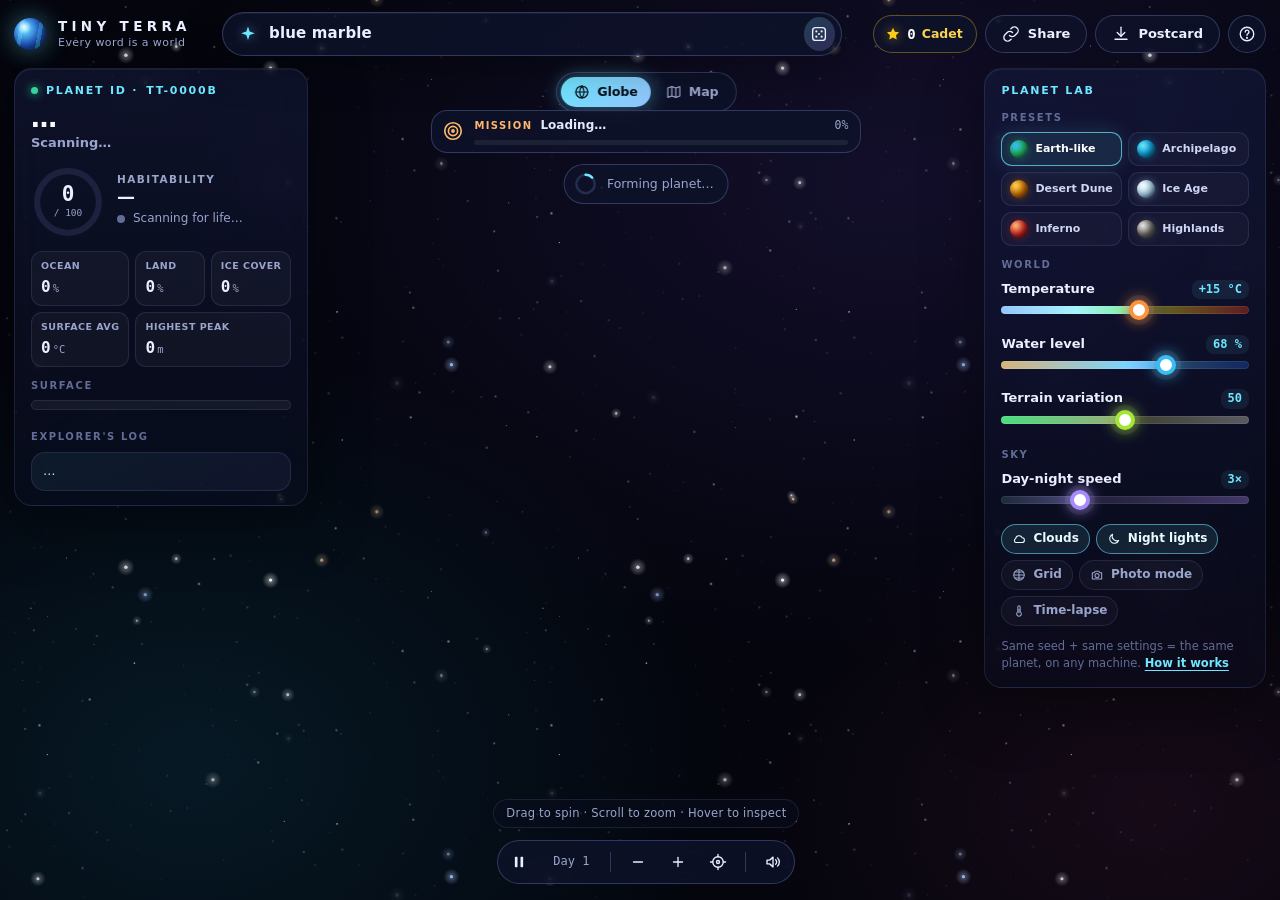
==== index.html @ 75b6d1ae "Mission confetti, star rank, photo mode and a fresh README screenshot - Completing a mission bursts " ====
<!doctype html>
<html lang="en">
<head>
  <meta charset="utf-8">
  <meta name="viewport" content="width=device-width, initial-scale=1, viewport-fit=cover">
  <meta name="color-scheme" content="dark">
  <meta name="theme-color" content="#05060f">
  <meta name="description" content="Tiny Terra turns any word into a living miniature planet with oceans, mountains, forests, deserts, ice, weather and a day-night cycle.">
  <title>Tiny Terra</title>
  <link rel="icon" href="data:image/svg+xml,%3Csvg xmlns='http://www.w3.org/2000/svg' viewBox='0 0 64 64'%3E%3Cdefs%3E%3CradialGradient id='g' cx='35%25' cy='30%25' r='75%25'%3E%3Cstop offset='0' stop-color='%236ee7ff'/%3E%3Cstop offset='.55' stop-color='%232563eb'/%3E%3Cstop offset='1' stop-color='%230b1030'/%3E%3C/radialGradient%3E%3C/defs%3E%3Ccircle cx='32' cy='32' r='26' fill='url(%23g)'/%3E%3Cpath d='M14 30c6-6 12 2 18-3s9-9 16-4' stroke='%2334d399' stroke-width='5' fill='none' stroke-linecap='round'/%3E%3C/svg%3E">
  <link rel="stylesheet" href="css/style.css">
</head>
<body>
  <div class="sky" aria-hidden="true">
    <div class="sky-layer sky-far" id="sky-far"></div>
    <div class="sky-layer sky-near" id="sky-near"></div>
    <div class="sky-layer sky-twinkle" id="sky-twinkle"></div>
  </div>

  <div class="app" id="app">
    <!-- ============ Top bar ============ -->
    <header class="topbar">
      <a class="brand" href="#" id="brand" aria-label="Tiny Terra, back to the default planet">
        <span class="brand-orb" aria-hidden="true"></span>
        <span class="brand-text">
          <span class="brand-name">TINY&nbsp;TERRA</span>
          <span class="brand-tag">Every word is a world</span>
        </span>
      </a>

      <form class="seed-bar" id="seed-form" autocomplete="off" role="search">
        <label class="sr-only" for="seed">Planet seed: type any word to generate a planet</label>
        <svg class="seed-icon" viewBox="0 0 24 24" aria-hidden="true"><path d="M12 2l2.2 6.6L21 11l-6.8 2.4L12 20l-2.2-6.6L3 11l6.8-2.4z"/></svg>
        <input id="seed" name="seed" type="text" maxlength="200" spellcheck="false" autocapitalize="off"
               placeholder="Type any word to create a planet" enterkeyhint="go">
        <span class="seed-status" id="seed-status" aria-hidden="true"></span>
        <button type="button" class="icon-btn dice" id="btn-random" title="Random planet (R)" aria-label="Random planet">
          <svg viewBox="0 0 24 24" aria-hidden="true"><rect x="3.5" y="3.5" width="17" height="17" rx="4"/><circle cx="8.5" cy="8.5" r="1.4"/><circle cx="15.5" cy="8.5" r="1.4"/><circle cx="12" cy="12" r="1.4"/><circle cx="8.5" cy="15.5" r="1.4"/><circle cx="15.5" cy="15.5" r="1.4"/></svg>
        </button>
      </form>

      <div class="top-actions">
        <div class="stars" id="stars" title="Stars earned by completing planet missions">
          <svg viewBox="0 0 24 24" aria-hidden="true"><path d="M12 2.8l2.8 5.8 6.3.9-4.6 4.4 1.1 6.3L12 17.2l-5.6 3 1.1-6.3L2.9 9.5l6.3-.9z"/></svg>
          <b id="stars-count">0</b><span class="stars-rank" id="stars-rank">Cadet</span>
        </div>
        <button type="button" class="pill-btn" id="btn-share" title="Copy a link to this exact planet (S)">
          <svg viewBox="0 0 24 24" aria-hidden="true"><path d="M10 14a5 5 0 007.1 0l3-3a5 5 0 00-7.1-7.1l-1.2 1.2"/><path d="M14 10a5 5 0 00-7.1 0l-3 3a5 5 0 007.1 7.1l1.2-1.2"/></svg>
          <span>Share</span>
        </button>
        <button type="button" class="pill-btn" id="btn-save" title="Save a postcard of this planet (P)">
          <svg viewBox="0 0 24 24" aria-hidden="true"><path d="M12 3v12"/><path d="M7 10l5 5 5-5"/><path d="M4 19h16"/></svg>
          <span>Postcard</span>
        </button>
        <button type="button" class="icon-btn" id="btn-help" title="Shortcuts and how it works (?)" aria-label="Help">
          <svg viewBox="0 0 24 24" aria-hidden="true"><circle cx="12" cy="12" r="9"/><path d="M9.6 9.3a2.5 2.5 0 114.1 1.9c-.9.7-1.7 1.2-1.7 2.4"/><circle cx="12" cy="17" r=".6"/></svg>
        </button>
      </div>
    </header>

    <!-- ============ Planet ID card ============ -->
    <aside class="panel card" id="card" aria-labelledby="p-name">
      <div class="card-top">
        <div class="eyebrow"><span class="live-dot" aria-hidden="true"></span>Planet ID · <span id="p-designation">TT-0000b</span></div>
        <h2 class="p-name" id="p-name">…</h2>
        <div class="p-class" id="p-class">Scanning…</div>
      </div>

      <div class="hab" title="How welcoming this planet would be to life, from 0 to 100">
        <svg class="hab-ring" viewBox="0 0 120 120" aria-hidden="true">
          <defs>
            <linearGradient id="hab-grad" x1="0" y1="0" x2="1" y2="1">
              <stop offset="0" stop-color="#6ee7ff"/><stop offset=".5" stop-color="#34d399"/><stop offset="1" stop-color="#facc15"/>
            </linearGradient>
          </defs>
          <circle class="hab-track" cx="60" cy="60" r="50"/>
          <circle class="hab-value" id="hab-value" cx="60" cy="60" r="50"/>
        </svg>
        <div class="hab-center">
          <div class="hab-num" id="hab-num">0</div>
          <div class="hab-label">/ 100</div>
        </div>
        <div class="hab-side">
          <div class="hab-kicker">Habitability</div>
          <div class="hab-verdict" id="hab-verdict">—</div>
          <div class="hab-life" id="hab-life"><span class="life-dot" aria-hidden="true"></span><span id="life-text">Scanning for life…</span></div>
          <div class="hab-traits" id="hab-traits"></div>
        </div>
      </div>

      <dl class="stats">
        <div class="stat"><dt>Ocean</dt><dd><span id="st-water">0</span><small>%</small></dd></div>
        <div class="stat"><dt>Land</dt><dd><span id="st-land">0</span><small>%</small></dd></div>
        <div class="stat"><dt>Ice cover</dt><dd><span id="st-ice">0</span><small>%</small></dd></div>
        <div class="stat" title="Average surface temperature, including cooler mountains. The slider sets the sea-level average."><dt>Surface avg</dt><dd><span id="st-temp">0</span><small>°C</small></dd></div>
        <div class="stat wide"><dt>Highest peak</dt><dd><span id="st-peak">0</span><small id="st-peak-unit">m</small></dd></div>
      </dl>

      <div class="biomes">
        <div class="section-label">Surface</div>
        <div class="biome-bar" id="biome-bar" role="img" aria-label="Surface breakdown"></div>
        <ul class="biome-legend" id="biome-legend"></ul>
      </div>

      <div class="note">
        <div class="section-label">Explorer's log</div>
        <p id="p-note">…</p>
      </div>
    </aside>

    <!-- ============ Stage ============ -->
    <main class="stage" id="stage">
      <canvas id="view" tabindex="0" role="img" aria-label="Planet view"></canvas>

      <div class="view-switch" role="radiogroup" aria-label="View">
        <button type="button" role="radio" aria-checked="true" id="view-globe" class="on">
          <svg viewBox="0 0 24 24" aria-hidden="true"><circle cx="12" cy="12" r="9"/><path d="M3 12h18"/><path d="M12 3a14 14 0 010 18a14 14 0 010-18z"/></svg>Globe
        </button>
        <button type="button" role="radio" aria-checked="false" id="view-map">
          <svg viewBox="0 0 24 24" aria-hidden="true"><path d="M3 6l6-2 6 2 6-2v14l-6 2-6-2-6 2z"/><path d="M9 4v14"/><path d="M15 6v14"/></svg>Map
        </button>
        <span class="switch-glider" aria-hidden="true"></span>
      </div>

      <div class="mission" id="mission" role="status" aria-live="polite">
        <svg class="mission-icon" viewBox="0 0 24 24" aria-hidden="true"><circle cx="12" cy="12" r="9"/><circle cx="12" cy="12" r="5"/><circle cx="12" cy="12" r="1.2"/></svg>
        <div class="mission-body">
          <div class="mission-top"><span class="mission-label" id="mission-label">Mission</span><span class="mission-text" id="mission-text">Loading…</span><span class="mission-pct" id="mission-pct">0%</span></div>
          <div class="mission-bar"><span id="mission-fill"></span></div>
        </div>
      </div>

      <div class="forming" id="forming" aria-live="polite">
        <svg viewBox="0 0 36 36" aria-hidden="true"><circle class="f-track" cx="18" cy="18" r="15"/><circle class="f-bar" id="forming-bar" cx="18" cy="18" r="15"/></svg>
        <span id="forming-text">Forming planet…</span>
      </div>

      <div class="hint" id="hint">Drag to spin · Scroll to zoom · Hover to inspect</div>

      <div class="tooltip" id="tip" role="status" aria-live="off">
        <div class="tip-head"><span class="tip-swatch" id="tip-swatch"></span><span id="tip-biome">Ocean</span></div>
        <div class="tip-grid">
          <span>Elevation</span><b id="tip-elev">0 m</b>
          <span>Temperature</span><b id="tip-temp">0 °C</b>
          <span>Local time</span><b id="tip-sun">12:00</b>
        </div>
        <div class="tip-coord" id="tip-coord">0° N · 0° E</div>
      </div>

      <div class="hud" role="toolbar" aria-label="View controls">
        <button type="button" class="hud-btn" id="btn-play" title="Pause the day-night cycle (Space)" aria-label="Pause">
          <svg class="i-pause" viewBox="0 0 24 24" aria-hidden="true"><rect x="6.5" y="5" width="3.5" height="14" rx="1"/><rect x="14" y="5" width="3.5" height="14" rx="1"/></svg>
          <svg class="i-play" viewBox="0 0 24 24" aria-hidden="true"><path d="M8 5.5v13l11-6.5z"/></svg>
        </button>
        <div class="hud-clock" id="hud-clock" title="Days passed on this planet">Day 1</div>
        <span class="hud-sep" aria-hidden="true"></span>
        <button type="button" class="hud-btn" id="btn-zoom-out" title="Zoom out (−)" aria-label="Zoom out"><svg viewBox="0 0 24 24" aria-hidden="true"><path d="M6 12h12"/></svg></button>
        <button type="button" class="hud-btn" id="btn-zoom-in" title="Zoom in (+)" aria-label="Zoom in"><svg viewBox="0 0 24 24" aria-hidden="true"><path d="M6 12h12"/><path d="M12 6v12"/></svg></button>
        <button type="button" class="hud-btn" id="btn-reset" title="Reset view (0)" aria-label="Reset view"><svg viewBox="0 0 24 24" aria-hidden="true"><circle cx="12" cy="12" r="7"/><circle cx="12" cy="12" r="2"/><path d="M12 2v3M12 19v3M2 12h3M19 12h3"/></svg></button>
        <span class="hud-sep" aria-hidden="true"></span>
        <button type="button" class="hud-btn" id="btn-sound" title="Sound on or off (A)" aria-label="Mute sound" aria-pressed="true">
          <svg class="i-sound" viewBox="0 0 24 24" aria-hidden="true"><path d="M4 9.5h3.5L12 5.5v13l-4.5-4H4z"/><path d="M15.5 9a4 4 0 010 6"/><path d="M18 6.5a7.5 7.5 0 010 11"/></svg>
          <svg class="i-mute" viewBox="0 0 24 24" aria-hidden="true"><path d="M4 9.5h3.5L12 5.5v13l-4.5-4H4z"/><path d="M16 9.5l5 5M21 9.5l-5 5"/></svg>
        </button>
      </div>
    </main>

    <!-- ============ Planet lab ============ -->
    <aside class="panel lab" id="lab" aria-label="Planet lab">
      <div class="lab-head">
        <div class="eyebrow">Planet lab</div>
        <h2 class="lab-title">Shape your world</h2>
      </div>

      <div class="section-label">Presets</div>
      <div class="presets" id="presets" role="group" aria-label="Climate presets"></div>

      <div class="section-label">World</div>
      <div class="ctrl">
        <div class="ctrl-row"><label for="sl-temp">Temperature</label><output id="out-temp" for="sl-temp">+15 °C</output></div>
        <input type="range" id="sl-temp" class="range range-temp" min="-30" max="50" step="1" value="15" aria-describedby="hint-temp">
        <div class="ctrl-hint" id="hint-temp"><span>Ice age</span><span>Sea-level average</span><span>Inferno</span></div>
      </div>
      <div class="ctrl">
        <div class="ctrl-row"><label for="sl-water">Water level</label><output id="out-water" for="sl-water">68 %</output></div>
        <input type="range" id="sl-water" class="range range-water" min="0" max="100" step="1" value="68" aria-describedby="hint-water">
        <div class="ctrl-hint" id="hint-water"><span>Bone dry</span><span>Ocean coverage</span><span>Waterworld</span></div>
      </div>
      <div class="ctrl">
        <div class="ctrl-row"><label for="sl-terrain">Terrain variation</label><output id="out-terrain" for="sl-terrain">50</output></div>
        <input type="range" id="sl-terrain" class="range range-terrain" min="0" max="100" step="1" value="50" aria-describedby="hint-terrain">
        <div class="ctrl-hint" id="hint-terrain"><span>Rolling plains</span><span>Mountain height</span><span>Jagged peaks</span></div>
      </div>

      <div class="section-label">Sky</div>
      <div class="ctrl">
        <div class="ctrl-row"><label for="sl-speed">Day-night speed</label><output id="out-speed" for="sl-speed">3×</output></div>
        <input type="range" id="sl-speed" class="range range-speed" min="0" max="10" step="1" value="3">
      </div>
      <div class="toggles" role="group" aria-label="Layers">
        <button type="button" class="toggle on" id="tg-clouds" aria-pressed="true" title="Clouds (C)">
          <svg viewBox="0 0 24 24" aria-hidden="true"><path d="M7 18h10a4 4 0 00.6-8 6 6 0 00-11.4 1.6A3.3 3.3 0 007 18z"/></svg>Clouds
        </button>
        <button type="button" class="toggle on" id="tg-lights" aria-pressed="true" title="Night lights (L)">
          <svg viewBox="0 0 24 24" aria-hidden="true"><path d="M20 14.5A8 8 0 019.5 4 8 8 0 1020 14.5z"/></svg>Night lights
        </button>
        <button type="button" class="toggle" id="tg-grid" aria-pressed="false" title="Latitude grid (G)">
          <svg viewBox="0 0 24 24" aria-hidden="true"><circle cx="12" cy="12" r="9"/><path d="M3 12h18M12 3v18M5 7h14M5 17h14"/></svg>Grid
        </button>
        <button type="button" class="toggle" id="tg-photo" aria-pressed="false" title="Photo mode: hide everything but the planet (H)">
          <svg viewBox="0 0 24 24" aria-hidden="true"><path d="M4 8h3l2-2.5h6L17 8h3v11H4z"/><circle cx="12" cy="13" r="3.5"/></svg>Photo mode
        </button>
        <button type="button" class="toggle" id="tg-lapse" aria-pressed="false" title="Climate time-lapse: sweep the temperature from ice age to hothouse and back (T)">
          <svg viewBox="0 0 24 24" aria-hidden="true"><path d="M10 13.5V5a2 2 0 014 0v8.5a4 4 0 11-4 0z"/><path d="M12 9v6"/></svg>Time-lapse
        </button>
      </div>

      <p class="lab-foot">Same seed + same settings = the same planet, on any machine. <button type="button" class="link-btn" id="btn-how">How it works</button></p>
    </aside>
  </div>

  <!-- ============ Help ============ -->
  <div class="modal" id="help" role="dialog" aria-modal="true" aria-labelledby="help-title" hidden>
    <div class="modal-card">
      <button type="button" class="icon-btn modal-close" id="help-close" aria-label="Close help">
        <svg viewBox="0 0 24 24" aria-hidden="true"><path d="M6 6l12 12M18 6L6 18"/></svg>
      </button>
      <div class="eyebrow">Field manual</div>
      <h2 id="help-title">How Tiny Terra works</h2>
      <p>Your seed (any text, even emoji) is hashed into a number. That number drives 3D noise on a sphere,
        which becomes elevation, moisture and climate. Temperature falls with latitude and altitude, and each point
        becomes ocean, desert, forest, tundra, snow and more. No randomness, no network: <b>the same seed and settings always build the same planet</b>.</p>
      <div class="help-grid">
        <div><kbd>Drag</kbd> Spin the globe</div>
        <div><kbd>Scroll</kbd> Zoom</div>
        <div><kbd>R</kbd> Random planet</div>
        <div><kbd>/</kbd> Type a seed</div>
        <div><kbd>Space</kbd> Pause day and night</div>
        <div><kbd>M</kbd> Globe or map</div>
        <div><kbd>← → ↑ ↓</kbd> Rotate</div>
        <div><kbd>+ −</kbd> Zoom, <kbd>0</kbd> reset</div>
        <div><kbd>C</kbd> Clouds, <kbd>L</kbd> lights</div>
        <div><kbd>G</kbd> Grid</div>
        <div><kbd>T</kbd> Climate time-lapse</div>
        <div><kbd>A</kbd> Sound on or off</div>
        <div><kbd>H</kbd> Photo mode</div>
        <div><kbd>1</kbd>–<kbd>6</kbd> Presets</div>
        <div><kbd>S</kbd> Share, <kbd>P</kbd> postcard</div>
      </div>
      <p class="help-foot">Run the self-checks any time: open <a href="tests.html">tests.html</a>.</p>
    </div>
  </div>

  <div class="toast" id="toast" role="status" aria-live="polite"></div>
  <div class="confetti" id="confetti" aria-hidden="true"></div>
  <button type="button" class="photo-exit" id="photo-exit" aria-label="Exit photo mode">
    <svg viewBox="0 0 24 24" aria-hidden="true"><path d="M6 6l12 12M18 6L6 18"/></svg>Exit photo mode
  </button>
  <noscript><div class="noscript">Tiny Terra needs JavaScript to build planets.</div></noscript>

  <script src="js/terra.js"></script>
  <script src="js/audio.js"></script>
  <script src="js/app.js"></script>
</body>
</html>
---- css/style.css ----
/* ==========================================================================
   Tiny Terra — styles
   No external fonts or assets: everything works offline from file://.
   ========================================================================== */

:root {
  --bg: #04050d;
  --panel: rgba(12, 16, 36, 0.56);
  --panel-strong: rgba(14, 19, 42, 0.82);
  --stroke: rgba(150, 175, 255, 0.13);
  --stroke-strong: rgba(150, 175, 255, 0.26);
  --text: #eaf0ff;
  --muted: #9aa5cc;
  --faint: #626c95;
  --accent: #6ee7ff;
  --accent-2: #a78bfa;
  --good: #34d399;
  --warm: #ffb86b;
  --danger: #fb7185;
  --radius: 20px;
  --font: ui-sans-serif, system-ui, -apple-system, "Segoe UI", Roboto, "Helvetica Neue", Arial, sans-serif;
  --mono: ui-monospace, "SF Mono", "Cascadia Mono", "Roboto Mono", Menlo, Consolas, monospace;
  --ease: cubic-bezier(.2, .8, .2, 1);
}

*, *::before, *::after { box-sizing: border-box; }
html, body { height: 100%; }
body {
  margin: 0;
  background:
    radial-gradient(1200px 800px at 70% 20%, rgba(76, 52, 160, 0.20), transparent 60%),
    radial-gradient(900px 700px at 15% 85%, rgba(14, 116, 144, 0.18), transparent 60%),
    radial-gradient(700px 500px at 90% 90%, rgba(190, 60, 120, 0.10), transparent 60%),
    var(--bg);
  color: var(--text);
  font-family: var(--font);
  font-size: 14px;
  line-height: 1.45;
  -webkit-font-smoothing: antialiased;
  overflow: hidden;
}

button, input { font: inherit; color: inherit; }
button { cursor: pointer; }
svg { display: block; }
.sr-only {
  position: absolute; width: 1px; height: 1px; padding: 0; margin: -1px;
  overflow: hidden; clip: rect(0 0 0 0); white-space: nowrap; border: 0;
}
:focus { outline: none; }
:focus-visible { outline: 2px solid var(--accent); outline-offset: 2px; border-radius: 10px; }

/* ---------- Sky ---------- */
.sky { position: fixed; inset: 0; z-index: 0; pointer-events: none; overflow: hidden; }
.sky-layer { position: absolute; inset: -2px; background-repeat: repeat; }
.sky-far { opacity: .75; }
.sky-near { opacity: .95; }
.sky-twinkle { animation: twinkle 5s ease-in-out infinite alternate; opacity: .25; }
@keyframes twinkle { from { opacity: .1; } to { opacity: .55; } }

/* ---------- App shell ---------- */
.app {
  position: relative;
  z-index: 1;
  height: 100vh;
  height: 100dvh;
  display: grid;
  grid-template-columns: clamp(280px, 23vw, 340px) 1fr clamp(270px, 22vw, 320px);
  grid-template-rows: auto minmax(0, 1fr);
  gap: 16px;
  padding: 16px;
  pointer-events: none; /* the globe canvas sits behind; panels re-enable */
}
.topbar, .panel { pointer-events: auto; }

/* ---------- Top bar ---------- */
.topbar {
  grid-column: 1 / -1;
  display: flex;
  align-items: center;
  gap: 16px;
  position: relative;
  z-index: 3;
  animation: drop-in .7s var(--ease) both;
}
.brand { display: flex; align-items: center; gap: 12px; text-decoration: none; color: inherit; flex: 0 0 auto; }
.brand-orb {
  width: 38px; height: 38px; border-radius: 50%;
  background:
    radial-gradient(circle at 32% 28%, rgba(255,255,255,.9), transparent 22%),
    radial-gradient(circle at 35% 35%, #6ee7ff, #2563eb 55%, #0b1030 100%);
  box-shadow: 0 0 24px rgba(110, 231, 255, .45), inset -6px -6px 12px rgba(0,0,0,.45);
  position: relative;
  overflow: hidden;
}
.brand-orb::after {
  content: ""; position: absolute; inset: 0; border-radius: 50%;
  background: repeating-linear-gradient(100deg, transparent 0 7px, rgba(52, 211, 153, .55) 7px 11px, transparent 11px 19px);
  mix-blend-mode: screen; opacity: .55;
  animation: orb-spin 9s linear infinite;
}
@keyframes orb-spin { from { background-position: 0 0; } to { background-position: 76px 0; } }
.brand-text { display: flex; flex-direction: column; line-height: 1.1; }
.brand-name { font-weight: 800; letter-spacing: .32em; font-size: 15px; }
.brand-tag { color: var(--muted); font-size: 11.5px; letter-spacing: .04em; margin-top: 3px; }

.seed-bar {
  flex: 1 1 auto;
  min-width: 0;
  max-width: 620px;
  margin: 0 auto;
  display: flex; align-items: center; gap: 8px;
  height: 52px;
  padding: 0 6px 0 16px;
  border-radius: 999px;
  background: var(--panel-strong);
  border: 1px solid var(--stroke-strong);
  box-shadow: 0 10px 40px rgba(0,0,0,.35), inset 0 1px 0 rgba(255,255,255,.05);
  backdrop-filter: blur(16px); -webkit-backdrop-filter: blur(16px);
  transition: border-color .2s, box-shadow .2s;
}
.seed-bar:focus-within {
  border-color: rgba(110, 231, 255, .6);
  box-shadow: 0 0 0 4px rgba(110, 231, 255, .12), 0 10px 40px rgba(0,0,0,.35);
}
.seed-icon { width: 18px; height: 18px; fill: var(--accent); flex: 0 0 auto; filter: drop-shadow(0 0 6px rgba(110,231,255,.6)); }
.seed-bar input {
  flex: 1 1 auto; min-width: 0; width: 100%;
  background: transparent; border: 0;
  font-size: 16px; font-weight: 600; letter-spacing: .01em;
  padding: 10px 4px;
}
.seed-bar input::placeholder { color: var(--faint); font-weight: 500; }
.seed-status { color: var(--muted); font-size: 12px; white-space: nowrap; font-family: var(--mono); }

.top-actions { display: flex; align-items: center; gap: 8px; flex: 0 0 auto; }
.stars {
  display: inline-flex; align-items: center; gap: 6px; height: 38px; padding: 0 13px 0 11px;
  border-radius: 999px; background: var(--panel-strong); border: 1px solid rgba(250, 204, 21, .35);
  color: #fde68a; font-size: 12.5px; white-space: nowrap;
  backdrop-filter: blur(14px); -webkit-backdrop-filter: blur(14px);
}
.stars svg { width: 16px; height: 16px; fill: #facc15; filter: drop-shadow(0 0 6px rgba(250,204,21,.6)); }
.stars b { font-family: var(--mono); font-size: 14px; color: #fff; }
.stars-rank { color: #fcd34d; font-weight: 600; }
.stars.pop { animation: star-pop .8s var(--ease); }
@keyframes star-pop { 30% { transform: scale(1.25); box-shadow: 0 0 30px rgba(250,204,21,.6); } }

.confetti { position: fixed; inset: 0; pointer-events: none; z-index: 70; overflow: hidden; }
.confetti i {
  position: absolute; width: 8px; height: 12px; border-radius: 2px; opacity: 0;
  animation: confetti 1.5s cubic-bezier(.15,.7,.3,1) forwards;
}
@keyframes confetti {
  0% { opacity: 1; transform: translate(0, 0) rotate(0); }
  100% { opacity: 0; transform: translate(var(--dx), var(--dy)) rotate(var(--rot)); }
}

.photo-exit {
  position: fixed; right: 16px; bottom: 16px; z-index: 40;
  display: none; align-items: center; gap: 6px; height: 34px; padding: 0 12px;
  border-radius: 999px; border: 1px solid var(--stroke); background: rgba(10,13,30,.45);
  color: var(--muted); font-size: 12px; opacity: .55; transition: opacity .2s;
}
.photo-exit:hover, .photo-exit:focus-visible { opacity: 1; }
.photo-exit svg { width: 14px; height: 14px; fill: none; stroke: currentColor; stroke-width: 2; stroke-linecap: round; }
body.photo .photo-exit { display: inline-flex; }

/* Photo mode: only the planet and the stars. */
body.photo .topbar, body.photo .panel, body.photo .mission, body.photo .hud,
body.photo .view-switch, body.photo .hint, body.photo .forming, body.photo .tooltip {
  opacity: 0 !important; pointer-events: none !important; transition: opacity .4s;
}

.icon-btn, .pill-btn, .hud-btn {
  display: inline-flex; align-items: center; justify-content: center; gap: 8px;
  border: 1px solid var(--stroke-strong);
  background: rgba(255,255,255,.04);
  color: var(--text);
  transition: background .2s, border-color .2s, transform .15s var(--ease), box-shadow .2s;
}
.icon-btn svg, .pill-btn svg, .hud-btn svg, .toggle svg, .view-switch svg {
  width: 18px; height: 18px; fill: none; stroke: currentColor; stroke-width: 1.8;
  stroke-linecap: round; stroke-linejoin: round;
}
.icon-btn { width: 40px; height: 40px; border-radius: 50%; }
.pill-btn { height: 42px; padding: 0 16px; border-radius: 999px; font-weight: 600; font-size: 13px; background: var(--panel-strong); backdrop-filter: blur(14px); -webkit-backdrop-filter: blur(14px); }
.icon-btn:hover, .pill-btn:hover, .hud-btn:hover { background: rgba(110, 231, 255, .12); border-color: rgba(110, 231, 255, .5); box-shadow: 0 0 18px rgba(110, 231, 255, .18); }
.icon-btn:active, .pill-btn:active, .hud-btn:active { transform: scale(.94); }
.top-actions .icon-btn { width: 42px; height: 42px; background: var(--panel-strong); backdrop-filter: blur(14px); -webkit-backdrop-filter: blur(14px); }

.dice { width: 40px; height: 40px; border: 0; background: linear-gradient(135deg, rgba(110,231,255,.22), rgba(167,139,250,.22)); }
.dice svg circle { fill: currentColor; stroke: none; }
.dice.roll svg { animation: roll .6s var(--ease); }
@keyframes roll { from { transform: rotate(0) scale(1); } 50% { transform: rotate(200deg) scale(1.2); } to { transform: rotate(360deg) scale(1); } }

/* ---------- Panels ---------- */
.panel {
  position: relative;
  z-index: 2;
  min-height: 0;
  overflow-y: auto;
  overscroll-behavior: contain;
  padding: 20px;
  border-radius: var(--radius);
  background: linear-gradient(180deg, rgba(20, 26, 56, .62), rgba(10, 13, 30, .52));
  border: 1px solid var(--stroke);
  box-shadow: 0 20px 60px rgba(0,0,0,.35), inset 0 1px 0 rgba(255,255,255,.05);
  backdrop-filter: blur(18px) saturate(140%);
  -webkit-backdrop-filter: blur(18px) saturate(140%);
  scrollbar-width: thin;
  scrollbar-color: rgba(150,175,255,.25) transparent;
}
.panel::-webkit-scrollbar { width: 8px; }
.panel::-webkit-scrollbar-thumb { background: rgba(150,175,255,.2); border-radius: 8px; }
.card, .lab { align-self: start; max-height: 100%; }
.card { grid-column: 1; grid-row: 2; animation: slide-right .8s .1s var(--ease) both; }
.lab { grid-column: 3; grid-row: 2; animation: slide-left .8s .2s var(--ease) both; }
@keyframes slide-right { from { opacity: 0; transform: translateX(-24px); } to { opacity: 1; transform: none; } }
@keyframes slide-left { from { opacity: 0; transform: translateX(24px); } to { opacity: 1; transform: none; } }
@keyframes drop-in { from { opacity: 0; transform: translateY(-14px); } to { opacity: 1; transform: none; } }

.eyebrow {
  display: flex; align-items: center; gap: 8px;
  font-size: 11px; font-weight: 700; letter-spacing: .16em; text-transform: uppercase;
  color: var(--accent);
}
.section-label {
  font-size: 10.5px; font-weight: 700; letter-spacing: .16em; text-transform: uppercase;
  color: var(--faint);
  margin: 20px 0 10px;
}
.live-dot { width: 7px; height: 7px; border-radius: 50%; background: var(--good); box-shadow: 0 0 10px var(--good); animation: pulse 2s ease-in-out infinite; }
@keyframes pulse { 50% { opacity: .35; } }

/* ---------- ID card ---------- */
.p-name {
  margin: 10px 0 2px;
  font-size: 34px; line-height: 1.05; font-weight: 800; letter-spacing: -.01em;
  background: linear-gradient(90deg, #fff, #c7d2fe 60%, #a5f3fc);
  -webkit-background-clip: text; background-clip: text; color: transparent;
  overflow-wrap: anywhere;
}
.p-class { color: var(--muted); font-weight: 600; font-size: 14px; }

.hab { display: grid; grid-template-columns: 112px 1fr; align-items: center; gap: 16px; margin-top: 18px; position: relative; }
.hab-ring { width: 112px; height: 112px; transform: rotate(-90deg); grid-column: 1; grid-row: 1; }
.hab-track { fill: none; stroke: rgba(150, 175, 255, .12); stroke-width: 9; }
.hab-value {
  fill: none; stroke: url(#hab-grad); stroke-width: 9; stroke-linecap: round;
  stroke-dasharray: 314.16; stroke-dashoffset: 314.16;
  transition: stroke-dashoffset 1s var(--ease);
  filter: drop-shadow(0 0 6px rgba(52, 211, 153, .45));
}
.hab-center { grid-column: 1; grid-row: 1; text-align: center; }
.hab-num { font-size: 30px; font-weight: 800; font-family: var(--mono); line-height: 1; }
.hab-label { font-size: 11px; color: var(--muted); font-family: var(--mono); margin-top: 3px; }
.hab-side { min-width: 0; }
.hab-kicker { font-size: 10.5px; color: var(--muted); text-transform: uppercase; letter-spacing: .14em; font-weight: 700; }
.hab-verdict { font-size: 22px; font-weight: 800; line-height: 1.15; }
.hab-life { display: flex; align-items: center; gap: 8px; color: var(--muted); font-size: 12.5px; margin-top: 4px; }
.life-dot { width: 8px; height: 8px; border-radius: 50%; background: var(--faint); flex: 0 0 auto; }
.hab-life.yes .life-dot { background: var(--warm); box-shadow: 0 0 10px var(--warm); animation: pulse 1.6s infinite; }
.hab-life.yes { color: #ffe1bd; }
.hab-traits { display: flex; flex-wrap: wrap; gap: 6px; margin-top: 8px; }
.trait { font-size: 11px; padding: 3px 8px; border-radius: 99px; border: 1px solid var(--stroke-strong); color: var(--muted); background: rgba(255,255,255,.03); }

.stats { display: grid; grid-template-columns: 1fr 1fr; gap: 8px; margin: 18px 0 0; }
.stat {
  padding: 10px 12px; border-radius: 14px;
  background: rgba(255,255,255,.035); border: 1px solid var(--stroke);
}
.stat.wide { grid-column: 1 / -1; display: flex; justify-content: space-between; align-items: baseline; }
.stat dt { font-size: 10.5px; color: var(--muted); text-transform: uppercase; letter-spacing: .1em; font-weight: 600; }
.stat dd { margin: 2px 0 0; font-family: var(--mono); font-size: 21px; font-weight: 700; }
.stat.wide dd { margin: 0; }
.stat small { font-size: 12px; color: var(--muted); margin-left: 2px; font-weight: 500; }

.biome-bar {
  display: flex; height: 14px; border-radius: 99px; overflow: hidden;
  background: rgba(255,255,255,.05); border: 1px solid var(--stroke);
}
.biome-bar span { height: 100%; transition: width .5s var(--ease), background-color .5s; }
.biome-legend { list-style: none; margin: 12px 0 0; padding: 0; display: grid; grid-template-columns: 1fr 1fr; gap: 6px 14px; }
.biome-legend li { display: flex; align-items: center; gap: 8px; font-size: 12.5px; min-width: 0; }
.biome-legend .sw { width: 10px; height: 10px; border-radius: 3px; flex: 0 0 auto; box-shadow: inset 0 0 0 1px rgba(255,255,255,.15); }
.biome-legend .nm { flex: 1 1 auto; overflow: hidden; text-overflow: ellipsis; white-space: nowrap; color: #d5dcf5; }
.biome-legend .pc { font-family: var(--mono); color: var(--muted); font-size: 12px; }

.note p {
  margin: 0; padding: 12px 14px; border-radius: 14px;
  background: linear-gradient(135deg, rgba(110,231,255,.07), rgba(167,139,250,.07));
  border: 1px solid var(--stroke);
  color: #d9e0fb; font-size: 13.5px; line-height: 1.55;
}

/* ---------- Stage & canvas ---------- */
.stage { grid-column: 2; grid-row: 2; position: relative; min-width: 0; min-height: 0; }
#view {
  position: fixed; inset: 0; width: 100vw; height: 100vh; height: 100dvh;
  z-index: 0; pointer-events: auto; touch-action: none; cursor: grab;
  outline: none;
}
#view.dragging { cursor: grabbing; }
#view:focus-visible { outline: none; }

.view-switch {
  position: absolute; top: 4px; left: 50%; transform: translateX(-50%);
  display: flex; padding: 4px; gap: 2px; border-radius: 999px;
  background: var(--panel-strong); border: 1px solid var(--stroke-strong);
  backdrop-filter: blur(14px); -webkit-backdrop-filter: blur(14px);
  pointer-events: auto; z-index: 2;
  animation: drop-in-center .7s .35s var(--ease) backwards;
}
@keyframes drop-in-center { from { opacity: 0; transform: translate(-50%, -14px); } }
.view-switch button {
  position: relative; z-index: 1;
  display: inline-flex; align-items: center; gap: 7px;
  height: 34px; padding: 0 16px; border: 0; border-radius: 999px;
  background: transparent; color: var(--muted); font-weight: 600; font-size: 13px;
  transition: color .2s;
}
.view-switch button.on { color: #061018; }
.view-switch svg { width: 16px; height: 16px; }
.switch-glider {
  position: absolute; top: 4px; bottom: 4px; left: 4px; width: 0; border-radius: 999px;
  background: linear-gradient(135deg, var(--accent), #93c5fd);
  box-shadow: 0 0 20px rgba(110,231,255,.45);
  transition: transform .35s var(--ease), width .35s var(--ease);
}

.mission {
  position: absolute; top: 52px; left: 50%; transform: translateX(-50%);
  width: min(430px, calc(100% - 24px));
  display: flex; align-items: center; gap: 10px;
  padding: 8px 14px 9px 11px; border-radius: 16px;
  background: var(--panel-strong); border: 1px solid var(--stroke-strong);
  backdrop-filter: blur(14px); -webkit-backdrop-filter: blur(14px);
  pointer-events: auto; z-index: 2;
  transition: border-color .4s, box-shadow .4s;
  animation: drop-in-center .7s .5s var(--ease) backwards;
}
.mission-icon { width: 22px; height: 22px; flex: 0 0 auto; fill: none; stroke: var(--warm); stroke-width: 1.8; }
.mission-body { flex: 1 1 auto; min-width: 0; }
.mission-top { display: flex; align-items: baseline; gap: 8px; font-size: 12.5px; }
.mission-label { flex: 0 0 auto; font-size: 10px; font-weight: 800; letter-spacing: .14em; text-transform: uppercase; color: var(--warm); }
.mission-text { flex: 1 1 auto; min-width: 0; overflow: hidden; text-overflow: ellipsis; white-space: nowrap; color: #e3e8fb; font-weight: 600; }
.mission-pct { flex: 0 0 auto; font-family: var(--mono); font-size: 11.5px; color: var(--muted); }
.mission-bar { height: 5px; margin-top: 6px; border-radius: 99px; background: rgba(255,255,255,.07); overflow: hidden; }
.mission-bar span { display: block; height: 100%; width: 0; border-radius: inherit; background: linear-gradient(90deg, var(--warm), #fde047); transition: width .35s var(--ease); }
.mission.done { border-color: rgba(52,211,153,.7); box-shadow: 0 0 26px rgba(52,211,153,.28); }
.mission.done .mission-icon { stroke: var(--good); }
.mission.done .mission-label { color: var(--good); }
.mission.done .mission-bar span { background: linear-gradient(90deg, var(--good), #a7f3d0); }
.mission.celebrate { animation: mission-pop .7s var(--ease); }
@keyframes mission-pop { 0% { transform: translateX(-50%) scale(1); } 40% { transform: translateX(-50%) scale(1.06); } 100% { transform: translateX(-50%) scale(1); } }

.forming {
  position: absolute; top: 112px; left: 50%; transform: translate(-50%, -6px);
  display: flex; align-items: center; gap: 10px;
  padding: 8px 14px 8px 10px; border-radius: 999px;
  background: var(--panel-strong); border: 1px solid var(--stroke-strong);
  font-size: 12.5px; color: var(--muted);
  opacity: 0; transition: opacity .25s, transform .25s var(--ease);
  pointer-events: none; z-index: 2;
}
.forming.show { opacity: 1; transform: translate(-50%, 0); }
.forming svg { width: 22px; height: 22px; transform: rotate(-90deg); }
.f-track { fill: none; stroke: rgba(150,175,255,.18); stroke-width: 4; }
.f-bar { fill: none; stroke: var(--accent); stroke-width: 4; stroke-linecap: round; stroke-dasharray: 94.25; stroke-dashoffset: 94.25; }

.hint {
  position: absolute; left: 50%; bottom: 76px; transform: translateX(-50%);
  width: max-content; max-width: calc(100% - 24px); text-align: center;
  padding: 7px 14px; border-radius: 999px;
  background: rgba(10, 13, 30, .55); border: 1px solid var(--stroke);
  color: var(--muted); font-size: 12px; letter-spacing: .02em;
  transition: opacity .6s, transform .6s var(--ease);
  pointer-events: none; z-index: 2;
  animation: hint-in .7s 1s var(--ease) backwards;
}
@keyframes hint-in { from { opacity: 0; transform: translate(-50%, 10px); } }
.hint.gone { opacity: 0; transform: translate(-50%, 8px); }

.hud {
  position: absolute; left: 50%; bottom: 8px; transform: translateX(-50%);
  display: flex; align-items: center; gap: 6px; padding: 6px;
  border-radius: 999px; background: var(--panel-strong); border: 1px solid var(--stroke-strong);
  backdrop-filter: blur(14px); -webkit-backdrop-filter: blur(14px);
  pointer-events: auto; z-index: 2;
  animation: rise-in .7s .45s var(--ease) backwards;
}
@keyframes rise-in { from { opacity: 0; transform: translate(-50%, 14px); } }
.hud-btn { width: 38px; height: 38px; border-radius: 50%; border-color: transparent; background: transparent; }
.hud-btn:disabled { opacity: .35; cursor: default; box-shadow: none; background: transparent; border-color: transparent; transform: none; }
#btn-play svg { fill: currentColor; stroke: none; }
#btn-play .i-play { display: none; }
#btn-play.paused .i-play { display: block; }
#btn-play.paused .i-pause { display: none; }
#btn-play.paused { color: var(--accent); }
#btn-sound .i-mute { display: none; }
#btn-sound.muted .i-sound { display: none; }
#btn-sound.muted .i-mute { display: block; }
#btn-sound.muted { color: var(--faint); }
.hud-clock { font-family: var(--mono); font-size: 12px; color: var(--muted); min-width: 58px; text-align: center; }
.hud-sep { width: 1px; height: 20px; background: var(--stroke-strong); margin: 0 4px; }

.tooltip {
  position: fixed; left: 0; top: 0; z-index: 20;
  min-width: 190px; padding: 12px 14px; border-radius: 14px;
  background: rgba(8, 11, 26, .88); border: 1px solid var(--stroke-strong);
  box-shadow: 0 16px 40px rgba(0,0,0,.45);
  backdrop-filter: blur(12px); -webkit-backdrop-filter: blur(12px);
  pointer-events: none; opacity: 0; transition: opacity .15s;
  font-size: 12.5px;
}
.tooltip.show { opacity: 1; }
.tip-head { display: flex; align-items: center; gap: 8px; font-weight: 700; font-size: 14px; margin-bottom: 8px; }
.tip-swatch { width: 12px; height: 12px; border-radius: 4px; box-shadow: inset 0 0 0 1px rgba(255,255,255,.2); }
.tip-grid { display: grid; grid-template-columns: auto auto; gap: 3px 16px; color: var(--muted); }
.tip-grid b { color: var(--text); font-family: var(--mono); font-weight: 600; text-align: right; }
.tip-coord { margin-top: 8px; padding-top: 8px; border-top: 1px solid var(--stroke); color: var(--faint); font-family: var(--mono); font-size: 11.5px; }

/* ---------- Lab ---------- */
.lab-title { margin: 8px 0 0; font-size: 22px; font-weight: 800; letter-spacing: -.01em; }
.presets { display: grid; grid-template-columns: repeat(3, 1fr); gap: 8px; }
.preset {
  display: flex; flex-direction: column; align-items: center; gap: 7px;
  padding: 10px 4px 9px; border-radius: 14px;
  border: 1px solid var(--stroke); background: rgba(255,255,255,.03);
  font-size: 11.5px; font-weight: 600; color: #cfd7f5;
  transition: border-color .2s, background .2s, transform .15s var(--ease), box-shadow .2s;
}
.preset:hover { border-color: var(--stroke-strong); background: rgba(255,255,255,.06); transform: translateY(-2px); }
.preset:active { transform: translateY(0) scale(.96); }
.preset.on { border-color: rgba(110,231,255,.7); background: rgba(110,231,255,.1); box-shadow: 0 0 20px rgba(110,231,255,.15); color: #fff; }
.preset .orb { width: 30px; height: 30px; border-radius: 50%; box-shadow: inset -5px -5px 10px rgba(0,0,0,.5), 0 0 14px var(--glow, rgba(110,231,255,.3)); }

.ctrl { margin-bottom: 14px; }
.ctrl-row { display: flex; justify-content: space-between; align-items: baseline; margin-bottom: 4px; }
.ctrl label { font-weight: 600; font-size: 13.5px; }
.ctrl output { font-family: var(--mono); font-size: 13px; font-weight: 700; color: var(--accent); padding: 2px 8px; border-radius: 8px; background: rgba(110,231,255,.08); }
.ctrl-hint { display: flex; justify-content: space-between; font-size: 10.5px; color: var(--faint); margin-top: 1px; }
.ctrl-hint span:nth-child(2) { color: var(--muted); }

.range {
  -webkit-appearance: none; appearance: none;
  width: 100%; height: 26px; margin: 0; background: transparent; cursor: pointer;
  --p: 50%;
  --track: linear-gradient(90deg, #334155, #94a3b8);
  --thumb: var(--accent);
}
.range::-webkit-slider-runnable-track {
  height: 8px; border-radius: 99px;
  background: linear-gradient(90deg, transparent var(--p), rgba(4, 5, 13, .62) var(--p)), var(--track);
  box-shadow: inset 0 0 0 1px rgba(255,255,255,.08);
}
.range::-moz-range-track {
  height: 8px; border-radius: 99px;
  background: linear-gradient(90deg, transparent var(--p), rgba(4, 5, 13, .62) var(--p)), var(--track);
  box-shadow: inset 0 0 0 1px rgba(255,255,255,.08);
}
.range::-webkit-slider-thumb {
  -webkit-appearance: none; appearance: none;
  width: 20px; height: 20px; margin-top: -6px; border-radius: 50%;
  background: #fff; border: 4px solid var(--thumb);
  box-shadow: 0 0 0 5px rgba(255,255,255,.06), 0 0 16px var(--thumb), 0 4px 10px rgba(0,0,0,.5);
  transition: transform .15s var(--ease);
}
.range::-moz-range-thumb {
  width: 12px; height: 12px; border-radius: 50%;
  background: #fff; border: 4px solid var(--thumb);
  box-shadow: 0 0 0 5px rgba(255,255,255,.06), 0 0 16px var(--thumb), 0 4px 10px rgba(0,0,0,.5);
}
.range:hover::-webkit-slider-thumb, .range:focus-visible::-webkit-slider-thumb { transform: scale(1.15); }
.range:active::-webkit-slider-thumb { transform: scale(1.25); }
.range:focus-visible { outline: none; }
.range:focus-visible::-webkit-slider-runnable-track { box-shadow: 0 0 0 2px var(--accent); }
.range:focus-visible::-moz-range-track { box-shadow: 0 0 0 2px var(--accent); }
.range-temp { --track: linear-gradient(90deg, #93c5fd, #a5f3fc 30%, #86efac 50%, #fde047 68%, #fb923c 84%, #ef4444); --thumb: #fb923c; }
.range-water { --track: linear-gradient(90deg, #d6b37a, #7dd3fc 50%, #2563eb); --thumb: #38bdf8; }
.range-terrain { --track: linear-gradient(90deg, #4ade80, #a3a37a 55%, #e5e7eb); --thumb: #a3e635; }
.range-speed { --track: linear-gradient(90deg, #1e293b, #a78bfa); --thumb: #a78bfa; }

.toggles { display: flex; flex-wrap: wrap; gap: 8px; }
.toggle {
  display: inline-flex; align-items: center; gap: 7px;
  height: 36px; padding: 0 13px; border-radius: 999px;
  border: 1px solid var(--stroke); background: rgba(255,255,255,.03);
  color: var(--muted); font-size: 12.5px; font-weight: 600;
  transition: all .2s;
}
.toggle svg { width: 16px; height: 16px; }
.toggle:hover { border-color: var(--stroke-strong); color: var(--text); }
.toggle.on { color: #e9fbff; border-color: rgba(110,231,255,.55); background: rgba(110,231,255,.1); }

.lab-foot { margin: 22px 0 0; font-size: 12px; color: var(--faint); line-height: 1.5; }
.link-btn { background: none; border: 0; padding: 0; color: var(--accent); font-weight: 600; text-decoration: underline; text-underline-offset: 3px; }

/* ---------- Modal, toast ---------- */
.modal {
  position: fixed; inset: 0; z-index: 50;
  display: grid; place-items: center; padding: 20px;
  background: rgba(2, 3, 10, .6);
  backdrop-filter: blur(8px); -webkit-backdrop-filter: blur(8px);
  animation: fade .25s ease both;
}
.modal[hidden] { display: none; }
@keyframes fade { from { opacity: 0; } }
.modal-card {
  position: relative; width: min(620px, 100%); max-height: calc(100dvh - 40px); overflow: auto;
  padding: 28px; border-radius: 24px;
  background: linear-gradient(180deg, #121836, #0a0e22);
  border: 1px solid var(--stroke-strong);
  box-shadow: 0 40px 120px rgba(0,0,0,.6);
  animation: pop .35s var(--ease) both;
}
@keyframes pop { from { opacity: 0; transform: translateY(12px) scale(.97); } }
.modal-card h2 { margin: 8px 0 10px; font-size: 24px; }
.modal-card p { color: #cbd3f0; line-height: 1.6; }
.modal-close { position: absolute; top: 16px; right: 16px; }
.help-grid { display: grid; grid-template-columns: 1fr 1fr; gap: 10px 18px; margin: 18px 0; font-size: 13px; color: var(--muted); }
kbd {
  display: inline-block; min-width: 22px; padding: 2px 7px; margin-right: 4px;
  border-radius: 7px; border: 1px solid var(--stroke-strong); border-bottom-width: 2px;
  background: rgba(255,255,255,.05); color: var(--text);
  font-family: var(--mono); font-size: 11.5px; text-align: center;
}
.help-foot { font-size: 12.5px; color: var(--faint) !important; margin-bottom: 0; }
.help-foot a { color: var(--accent); }

.toast {
  position: fixed; left: 50%; bottom: 28px; z-index: 60;
  transform: translate(-50%, 20px); opacity: 0;
  padding: 11px 18px; border-radius: 999px;
  background: rgba(14, 19, 42, .95); border: 1px solid rgba(110,231,255,.4);
  box-shadow: 0 14px 40px rgba(0,0,0,.5), 0 0 24px rgba(110,231,255,.15);
  font-weight: 600; font-size: 13px; pointer-events: none;
  transition: opacity .25s, transform .35s var(--ease);
  max-width: calc(100vw - 32px); text-align: center;
}
.toast.show { opacity: 1; transform: translate(-50%, 0); }

.noscript { position: fixed; inset: 0; display: grid; place-items: center; z-index: 100; background: var(--bg); color: var(--text); font-size: 18px; }

/* ---------- Compact desktop (laptop-height screens) ---------- */
@media (min-width: 981px) and (max-height: 960px) {
  .app { gap: 12px; padding: 12px 14px; }
  .topbar { gap: 12px; }
  .brand-orb { width: 32px; height: 32px; }
  .brand-name { font-size: 13.5px; }
  .brand-tag { font-size: 11px; }
  .seed-bar { height: 44px; }
  .seed-bar input { font-size: 15px; padding: 6px 4px; }
  .dice { width: 34px; height: 34px; }
  .pill-btn, .top-actions .icon-btn { height: 38px; }
  .top-actions .icon-btn { width: 38px; }

  .panel { padding: 14px 16px; border-radius: 18px; }
  .section-label { margin: 12px 0 7px; font-size: 10px; }

  /* ID card */
  .p-name { font-size: 26px; margin-top: 6px; }
  .p-class { font-size: 13px; }
  .hab { grid-template-columns: 74px 1fr; gap: 12px; margin-top: 12px; }
  .hab-ring { width: 74px; height: 74px; }
  .hab-track, .hab-value { stroke-width: 10; }
  .hab-num { font-size: 21px; }
  .hab-label { font-size: 9.5px; margin-top: 1px; }
  .hab-verdict { font-size: 18px; }
  .hab-life { font-size: 12px; margin-top: 2px; }
  .hab-traits { margin-top: 5px; }
  .trait { font-size: 10.5px; padding: 2px 7px; }
  .stats { grid-template-columns: repeat(3, 1fr); gap: 6px; margin-top: 12px; }
  .stat { padding: 7px 9px; border-radius: 11px; }
  .stat.wide { grid-column: span 2; display: block; }
  .stat.wide dd { margin-top: 2px; }
  .stat dt { font-size: 9.5px; letter-spacing: .05em; white-space: nowrap; overflow: hidden; text-overflow: ellipsis; }
  .stat dd { font-size: 16px; }
  .stat small { font-size: 10.5px; }
  .biome-bar { height: 10px; }
  .biome-legend { margin-top: 8px; gap: 4px 12px; }
  .biome-legend li { font-size: 11.5px; }
  .biome-legend li:nth-child(n+5) { display: none; }
  .note p { padding: 9px 11px; font-size: 12.5px; line-height: 1.5; }

  /* Lab */
  .lab-head .eyebrow { margin-bottom: 0; }
  .lab-title { display: none; }
  .lab .section-label:first-of-type { margin-top: 10px; }
  .presets { grid-template-columns: 1fr 1fr; gap: 6px; }
  .preset { flex-direction: row; justify-content: flex-start; gap: 7px; padding: 7px 8px; border-radius: 11px; font-size: 11px; text-align: left; line-height: 1.15; }
  .preset .orb { width: 18px; height: 18px; flex: 0 0 auto; box-shadow: inset -3px -3px 6px rgba(0,0,0,.5), 0 0 8px var(--glow, rgba(110,231,255,.3)); }
  .preset:hover { transform: none; }
  .ctrl { margin-bottom: 8px; }
  .ctrl-row { margin-bottom: 0; }
  .ctrl label { font-size: 13px; }
  .ctrl output { font-size: 12px; padding: 1px 7px; }
  .ctrl-hint { display: none; }
  .range { height: 22px; }
  .toggles { gap: 6px; }
  .toggle { height: 30px; padding: 0 10px; font-size: 12px; }
  .toggle svg { width: 14px; height: 14px; }
  .lab-foot { margin-top: 12px; font-size: 11.5px; }

  /* Stage chrome */
  .view-switch button { height: 30px; padding: 0 13px; font-size: 12.5px; }
  .hud { padding: 4px; bottom: 4px; }
  .hud-btn { width: 34px; height: 34px; }
  .hint { bottom: 60px; font-size: 11.5px; padding: 5px 12px; }
  .forming { top: 96px; }
  .mission { top: 42px; padding: 6px 12px 7px 10px; }
  .mission-top { font-size: 12px; }
}

@media (min-width: 981px) and (max-height: 700px) {
  .brand-tag { display: none; }
  .lab-foot { display: none; }
}

/* ---------- Responsive ---------- */
@media (max-width: 1240px) {
  .app { grid-template-columns: minmax(270px, 300px) 1fr minmax(260px, 290px); gap: 12px; padding: 12px; }
  .p-name { font-size: 28px; }
  .pill-btn span { display: none; }
  .pill-btn { width: 42px; padding: 0; }
}

@media (max-width: 980px) {
  body { overflow: auto; }
  .app { display: flex; flex-direction: column; height: auto; min-height: 100dvh; pointer-events: auto; }
  .topbar { flex-wrap: wrap; }
  .seed-bar { order: 3; flex-basis: 100%; max-width: none; }
  .top-actions { margin-left: auto; }
  .stage { order: 2; height: min(66vh, calc(100vw + 130px)); min-height: 340px; }
  #view { position: absolute; width: 100%; height: 100%; border-radius: var(--radius); }
  .lab { order: 3; overflow: visible; }
  .card { order: 4; overflow: visible; }
  .hint { bottom: 64px; font-size: 11px; }
}

@media (max-width: 520px) {
  .stars-rank { display: none; }
  .stars { padding: 0 10px; }
  .app { padding: 10px; gap: 10px; }
  .brand-tag { display: none; }
  .brand-name { font-size: 13px; letter-spacing: .26em; }
  .seed-bar { height: 48px; }
  .seed-status { display: none; }
  .panel { padding: 16px; }
  .p-name { font-size: 26px; }
  .hab { grid-template-columns: 96px 1fr; }
  .hab-ring { width: 96px; height: 96px; }
  .help-grid { grid-template-columns: 1fr; }
  .hud-clock { display: none; }
  .view-switch button { padding: 0 12px; }
}

@media (prefers-reduced-motion: reduce) {
  *, *::before, *::after { animation-duration: .001ms !important; animation-iteration-count: 1 !important; transition-duration: .001ms !important; }
}
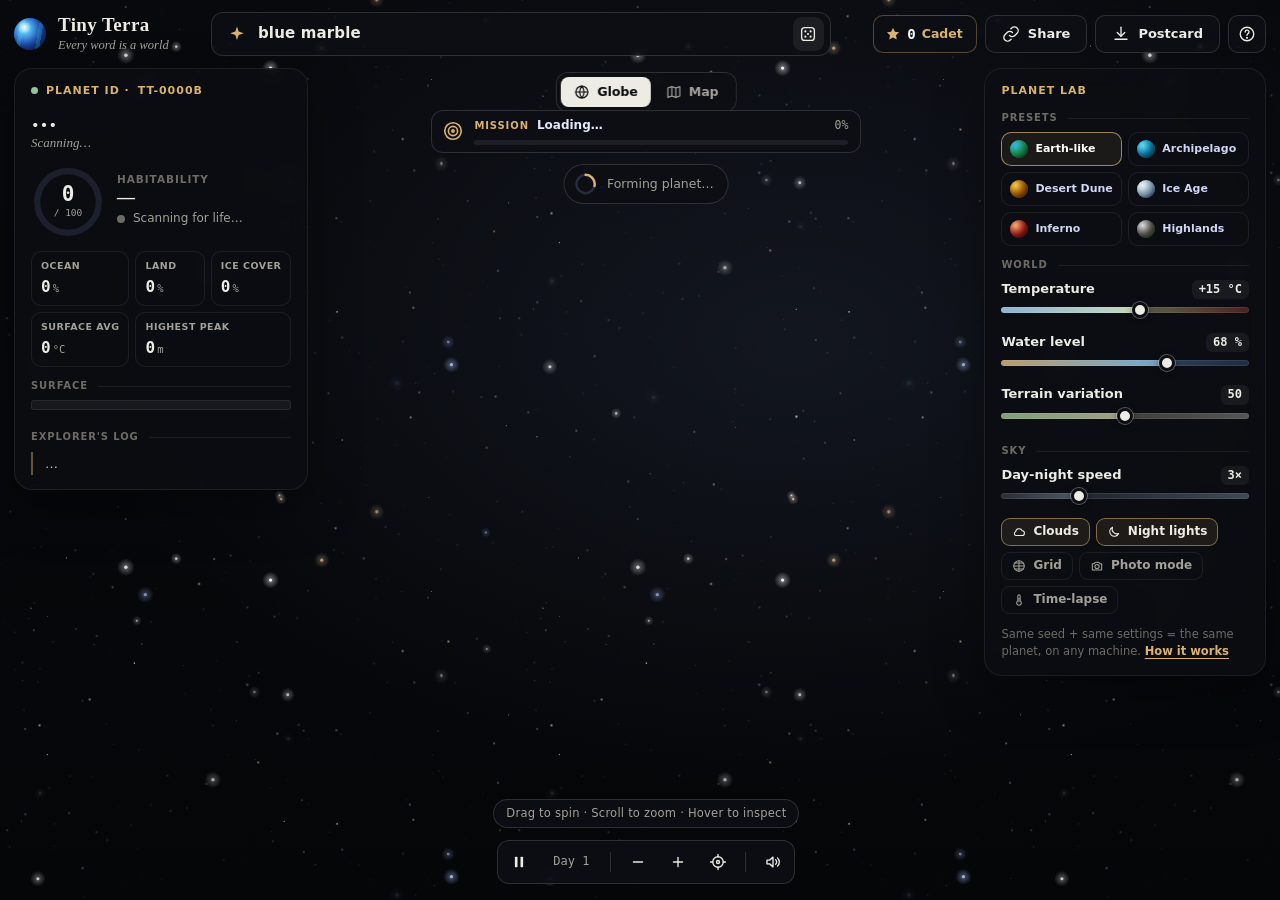
==== commit 30aa9afc: "Atlas theme: calmer, editorial look - Serif type for names and titles, warm off-white text and one b" ====
--- a/index.html
+++ b/index.html
@@ -23,7 +23,7 @@
       <a class="brand" href="#" id="brand" aria-label="Tiny Terra, back to the default planet">
         <span class="brand-orb" aria-hidden="true"></span>
         <span class="brand-text">
-          <span class="brand-name">TINY&nbsp;TERRA</span>
+          <span class="brand-name">Tiny Terra</span>
           <span class="brand-tag">Every word is a world</span>
         </span>
       </a>
@@ -70,7 +70,7 @@
         <svg class="hab-ring" viewBox="0 0 120 120" aria-hidden="true">
           <defs>
             <linearGradient id="hab-grad" x1="0" y1="0" x2="1" y2="1">
-              <stop offset="0" stop-color="#6ee7ff"/><stop offset=".5" stop-color="#34d399"/><stop offset="1" stop-color="#facc15"/>
+              <stop offset="0" stop-color="#d9b26f"/><stop offset="1" stop-color="#e8cf9c"/>
             </linearGradient>
           </defs>
           <circle class="hab-track" cx="60" cy="60" r="50"/>
--- a/css/style.css
+++ b/css/style.css
@@ -659,3 +659,121 @@
 @media (prefers-reduced-motion: reduce) {
   *, *::before, *::after { animation-duration: .001ms !important; animation-iteration-count: 1 !important; transition-duration: .001ms !important; }
 }
+
+/* ==========================================================================
+   Atlas theme: a calmer, editorial skin over the base styles.
+   Colours, type, radii and shadows only; no layout sizes change here.
+   ========================================================================== */
+:root {
+  --bg: #07080b;
+  --panel: rgba(13, 14, 19, 0.84);
+  --panel-strong: rgba(14, 15, 21, 0.9);
+  --stroke: rgba(236, 233, 224, 0.08);
+  --stroke-strong: rgba(236, 233, 224, 0.15);
+  --text: #ecebe4;
+  --muted: #a3a197;
+  --faint: #6d6b63;
+  --accent: #d9b26f;
+  --accent-2: #9fb7c9;
+  --good: #8cc6a0;
+  --warm: #d9b26f;
+  --radius: 14px;
+  --serif: "Iowan Old Style", "Palatino Linotype", Palatino, "Book Antiqua", Georgia, "Times New Roman", serif;
+}
+body {
+  background:
+    radial-gradient(1100px 700px at 62% 38%, rgba(60, 74, 104, 0.22), transparent 65%),
+    linear-gradient(180deg, #08090d, #050608);
+}
+.sky-twinkle { opacity: .18; }
+
+/* Type */
+.brand-name { font-family: var(--serif); font-weight: 600; letter-spacing: .02em; font-size: 19px; text-transform: none; }
+.brand-tag { font-style: italic; font-family: var(--serif); letter-spacing: 0; font-size: 12.5px; }
+.p-name, .lab-title, .modal-card h2 {
+  font-family: var(--serif); font-weight: 600; letter-spacing: -.005em;
+  background: none; -webkit-background-clip: border-box; background-clip: border-box; color: var(--text);
+}
+.p-class { font-family: var(--serif); font-style: italic; font-weight: 400; color: var(--muted); }
+.hab-verdict { font-family: var(--serif); font-weight: 600; }
+.eyebrow, .section-label, .hab-kicker, .mission-label {
+  letter-spacing: .09em; font-weight: 600; color: var(--faint);
+}
+.eyebrow { color: var(--accent); }
+.section-label { display: flex; align-items: center; gap: 10px; }
+.section-label::after { content: ""; flex: 1; height: 1px; background: var(--stroke); }
+.note p { font-family: var(--serif); font-size: 14px; background: transparent; border: 0; border-left: 2px solid rgba(217, 178, 111, .45); border-radius: 0; padding: 2px 0 2px 12px; color: #d8d6cc; }
+
+/* Surfaces: flat, hairline, no glow */
+.panel {
+  background: var(--panel);
+  border: 1px solid var(--stroke);
+  box-shadow: 0 18px 50px rgba(0, 0, 0, .35);
+  backdrop-filter: blur(10px); -webkit-backdrop-filter: blur(10px);
+}
+.seed-bar, .pill-btn, .top-actions .icon-btn, .view-switch, .hud, .mission, .stars, .forming, .hint, .tooltip, .toast {
+  background: var(--panel-strong);
+  border-color: var(--stroke-strong);
+  box-shadow: none;
+}
+.seed-bar { border-radius: 12px; }
+.seed-bar:focus-within { border-color: rgba(217, 178, 111, .55); box-shadow: 0 0 0 3px rgba(217, 178, 111, .12); }
+.seed-icon { fill: var(--accent); filter: none; }
+.pill-btn, .top-actions .icon-btn, .stars { border-radius: 10px; }
+.dice { border-radius: 9px; background: rgba(236, 233, 224, .07); }
+.icon-btn:hover, .pill-btn:hover, .hud-btn:hover { background: rgba(236, 233, 224, .08); border-color: var(--stroke-strong); box-shadow: none; }
+.brand-orb { box-shadow: inset -6px -6px 12px rgba(0, 0, 0, .5); }
+.brand-orb::after { opacity: .35; }
+
+.view-switch, .hud { border-radius: 12px; }
+.view-switch button { border-radius: 8px; }
+.switch-glider { background: var(--text); box-shadow: none; border-radius: 8px; }
+.view-switch button.on { color: #0b0c10; }
+
+.stat { background: transparent; border: 1px solid var(--stroke); border-radius: 10px; }
+.stat dd { font-weight: 600; }
+.trait { border-radius: 6px; border-color: var(--stroke-strong); }
+.live-dot { background: var(--good); box-shadow: none; }
+.hab-value { filter: none; stroke: var(--accent); }
+.hab-life.yes .life-dot { background: var(--warm); box-shadow: none; }
+.hab-life.yes { color: #e9d3a8; }
+
+.preset { border-radius: 10px; background: transparent; }
+.preset .orb { box-shadow: inset -4px -4px 8px rgba(0, 0, 0, .55); }
+.preset:hover { background: rgba(236, 233, 224, .05); }
+.preset.on { border-color: rgba(217, 178, 111, .7); background: rgba(217, 178, 111, .08); box-shadow: none; }
+.toggle { border-radius: 9px; background: transparent; }
+.toggle.on { color: var(--text); border-color: rgba(217, 178, 111, .55); background: rgba(217, 178, 111, .09); }
+.ctrl output { color: var(--text); background: rgba(236, 233, 224, .06); border-radius: 6px; font-weight: 600; }
+.range::-webkit-slider-thumb { width: 16px; height: 16px; margin-top: -5px; border: 3px solid #0d0e13; background: var(--text); box-shadow: 0 0 0 1px rgba(236, 233, 224, .35), 0 2px 6px rgba(0, 0, 0, .5); }
+.range::-moz-range-thumb { width: 10px; height: 10px; border: 3px solid #0d0e13; background: var(--text); box-shadow: 0 0 0 1px rgba(236, 233, 224, .35), 0 2px 6px rgba(0, 0, 0, .5); }
+.range::-webkit-slider-runnable-track, .range::-moz-range-track { height: 6px; }
+.range::-webkit-slider-runnable-track { height: 6px; }
+.range-temp { --track: linear-gradient(90deg, #8fb3d1, #b9d3c3 45%, #e2cf8e 68%, #d48a5c 86%, #b55245); }
+.range-water { --track: linear-gradient(90deg, #b99c6e, #7ea7c4 55%, #3f6f9e); }
+.range-terrain { --track: linear-gradient(90deg, #7f9f78, #a39f86 55%, #d9d6cc); }
+.range-speed { --track: linear-gradient(90deg, #2a2d38, #9fb7c9); }
+
+.mission { border-radius: 12px; }
+.mission-icon { stroke: var(--accent); }
+.mission-label { color: var(--accent); }
+.mission-bar span { background: var(--accent); }
+.mission.done { border-color: rgba(140, 198, 160, .55); box-shadow: none; }
+.mission.done .mission-bar span { background: var(--good); }
+.stars { border-color: rgba(217, 178, 111, .35); color: #e9d3a8; }
+.stars svg { fill: var(--accent); filter: none; }
+.stars-rank { color: var(--accent); }
+
+.tooltip { border-radius: 10px; }
+.toast { border-radius: 10px; border-color: rgba(217, 178, 111, .35); }
+.modal-card { background: #0e0f14; border-radius: 16px; }
+.link-btn, .help-foot a { color: var(--accent); }
+kbd { border-radius: 5px; }
+.biome-bar { border-radius: 3px; }
+.f-bar { stroke: var(--accent); }
+
+@media (min-width: 981px) and (max-height: 960px) {
+  .ctrl { margin-bottom: 6px; }
+  .toggle { height: 28px; }
+  .note p { font-size: 13px; }
+}
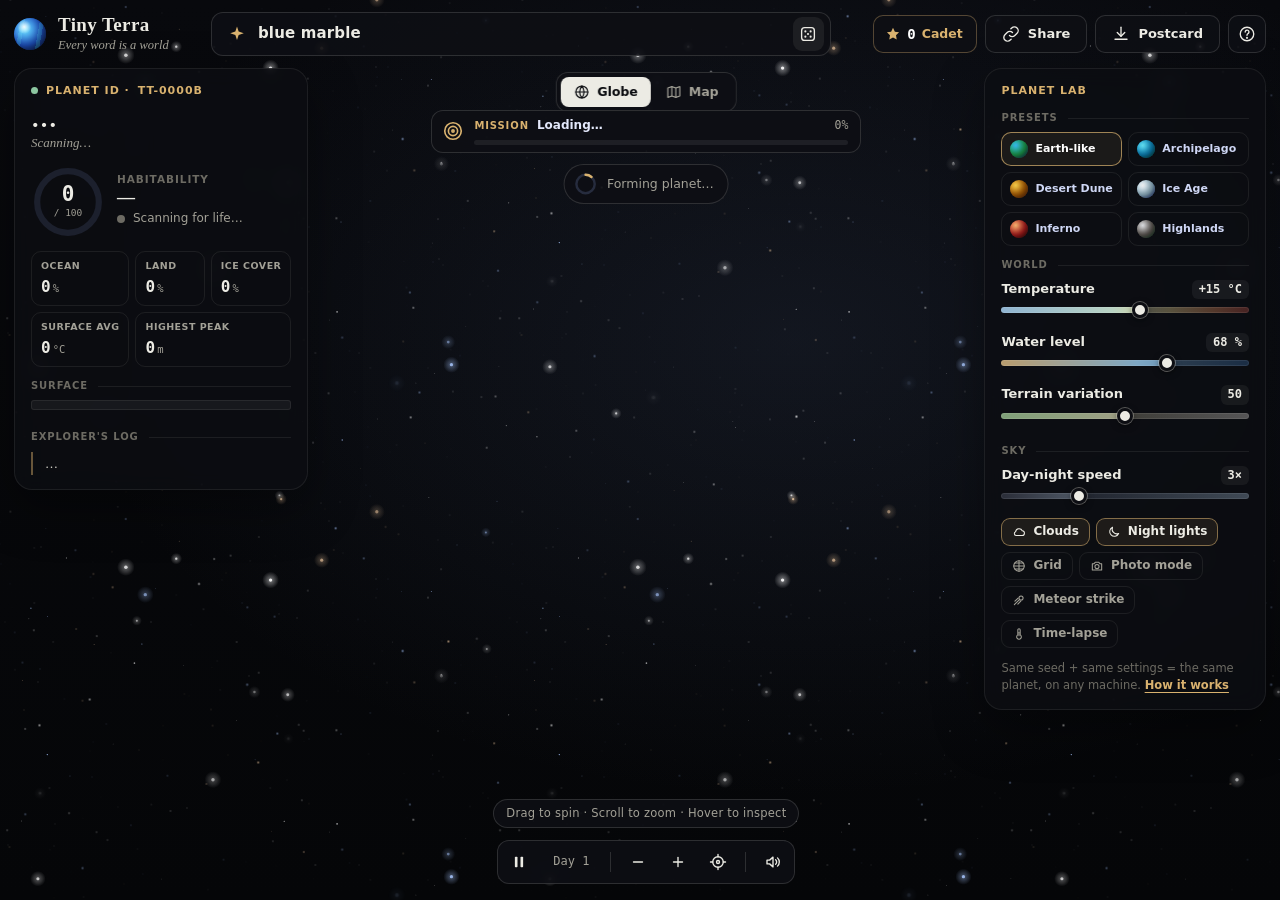
==== commit 89867634: "Meteor strike: meteors hit, the crust cracks, the planet shatters and the core is exposed - Meteors " ====
--- a/index.html
+++ b/index.html
@@ -135,6 +135,11 @@
         <span id="forming-text">Forming planet…</span>
       </div>
 
+      <button type="button" class="rebuild-btn" id="btn-rebuild">
+        <svg viewBox="0 0 24 24" aria-hidden="true"><path d="M4 12a8 8 0 0113.7-5.6L20 8.7"/><path d="M20 4v4.7h-4.7"/><path d="M20 12a8 8 0 01-13.7 5.6L4 15.3"/><path d="M4 20v-4.7h4.7"/></svg>
+        Rebuild planet
+      </button>
+
       <div class="hint" id="hint">Drag to spin · Scroll to zoom · Hover to inspect</div>
 
       <div class="tooltip" id="tip" role="status" aria-live="off">
@@ -209,6 +214,9 @@
         </button>
         <button type="button" class="toggle" id="tg-photo" aria-pressed="false" title="Photo mode: hide everything but the planet (H)">
           <svg viewBox="0 0 24 24" aria-hidden="true"><path d="M4 8h3l2-2.5h6L17 8h3v11H4z"/><circle cx="12" cy="13" r="3.5"/></svg>Photo mode
+        </button>
+        <button type="button" class="toggle danger" id="tg-meteor" aria-pressed="false" title="Meteor strike: shatter the planet and expose its core (K)">
+          <svg viewBox="0 0 24 24" aria-hidden="true"><circle cx="15.5" cy="8.5" r="3.5"/><path d="M12.8 11.2L4 20M10.5 8.6L5 14M15.4 13.5L10 19"/></svg><span id="tg-meteor-label">Meteor strike</span>
         </button>
         <button type="button" class="toggle" id="tg-lapse" aria-pressed="false" title="Climate time-lapse: sweep the temperature from ice age to hothouse and back (T)">
           <svg viewBox="0 0 24 24" aria-hidden="true"><path d="M10 13.5V5a2 2 0 014 0v8.5a4 4 0 11-4 0z"/><path d="M12 9v6"/></svg>Time-lapse
@@ -244,6 +252,7 @@
         <div><kbd>T</kbd> Climate time-lapse</div>
         <div><kbd>A</kbd> Sound on or off</div>
         <div><kbd>H</kbd> Photo mode</div>
+        <div><kbd>K</kbd> Meteor strike</div>
         <div><kbd>1</kbd>–<kbd>6</kbd> Presets</div>
         <div><kbd>S</kbd> Share, <kbd>P</kbd> postcard</div>
       </div>
--- a/css/style.css
+++ b/css/style.css
@@ -777,3 +777,18 @@
   .toggle { height: 28px; }
   .note p { font-size: 13px; }
 }
+
+/* Meteor strike */
+.toggle.danger.on { color: #ffd7b8; border-color: rgba(230, 110, 60, .65); background: rgba(230, 110, 60, .12); }
+.rebuild-btn {
+  position: absolute; left: 50%; bottom: 72px; transform: translateX(-50%);
+  display: none; align-items: center; gap: 8px; height: 40px; padding: 0 18px;
+  border-radius: 10px; border: 1px solid rgba(217, 178, 111, .55);
+  background: var(--panel-strong); color: var(--text); font-weight: 600; font-size: 13.5px;
+  z-index: 3; pointer-events: auto; animation: hint-in .5s var(--ease) backwards;
+}
+.rebuild-btn:hover { background: rgba(217, 178, 111, .14); }
+.rebuild-btn svg { width: 16px; height: 16px; fill: none; stroke: currentColor; stroke-width: 1.9; stroke-linecap: round; stroke-linejoin: round; }
+body.doomed .rebuild-btn { display: inline-flex; }
+body.doomed .hint { opacity: 0; }
+body.photo .rebuild-btn { opacity: 0; pointer-events: none; }
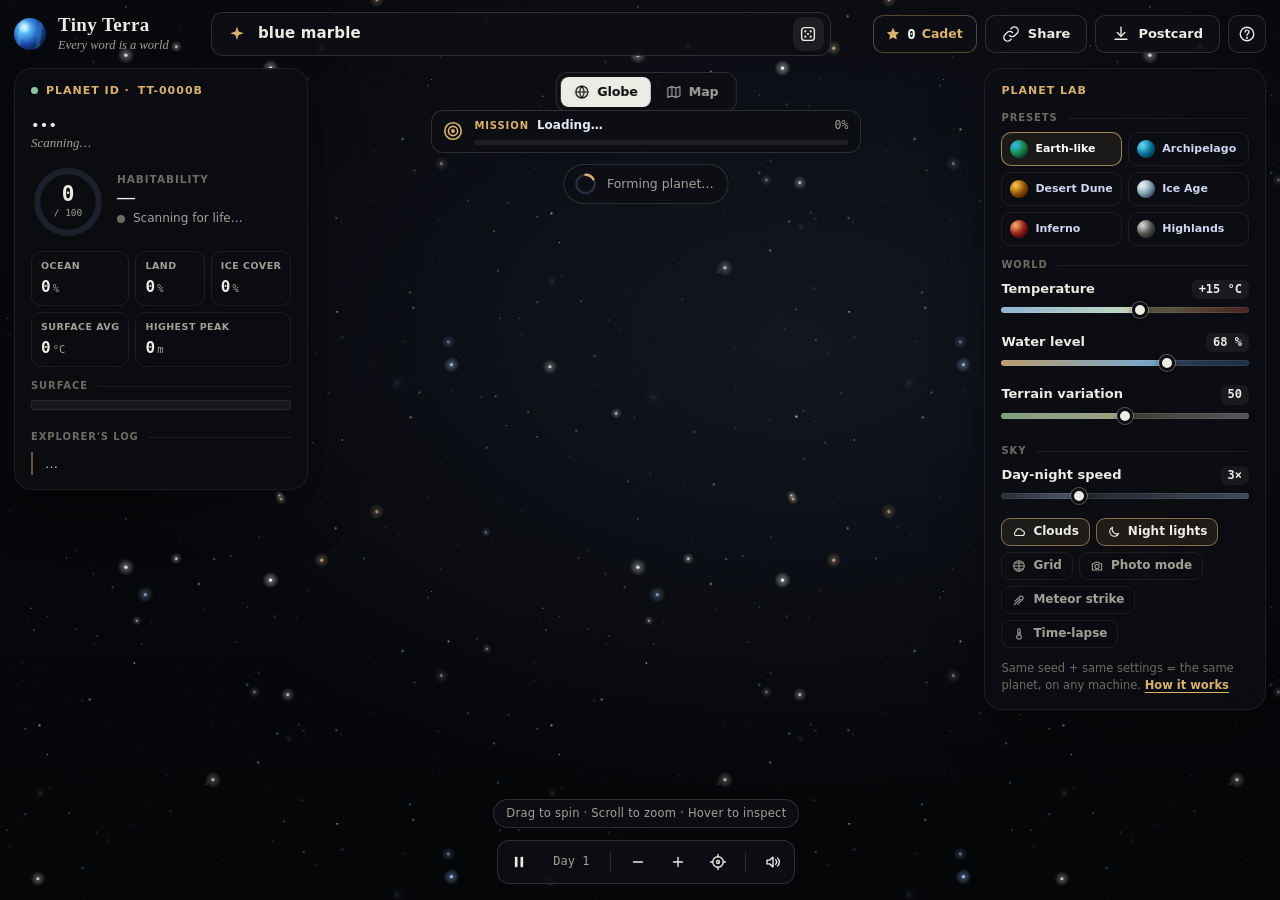
==== commit 4a9c60e1: "Core reflects its world, reacts live, and adapts to any screen - Core proportions, radius and materi" ====
--- a/index.html
+++ b/index.html
@@ -145,9 +145,9 @@
       <div class="tooltip" id="tip" role="status" aria-live="off">
         <div class="tip-head"><span class="tip-swatch" id="tip-swatch"></span><span id="tip-biome">Ocean</span></div>
         <div class="tip-grid">
-          <span>Elevation</span><b id="tip-elev">0 m</b>
-          <span>Temperature</span><b id="tip-temp">0 °C</b>
-          <span>Local time</span><b id="tip-sun">12:00</b>
+          <span id="tip-l1">Elevation</span><b id="tip-elev">0 m</b>
+          <span id="tip-l2">Temperature</span><b id="tip-temp">0 °C</b>
+          <span id="tip-l3">Local time</span><b id="tip-sun">12:00</b>
         </div>
         <div class="tip-coord" id="tip-coord">0° N · 0° E</div>
       </div>
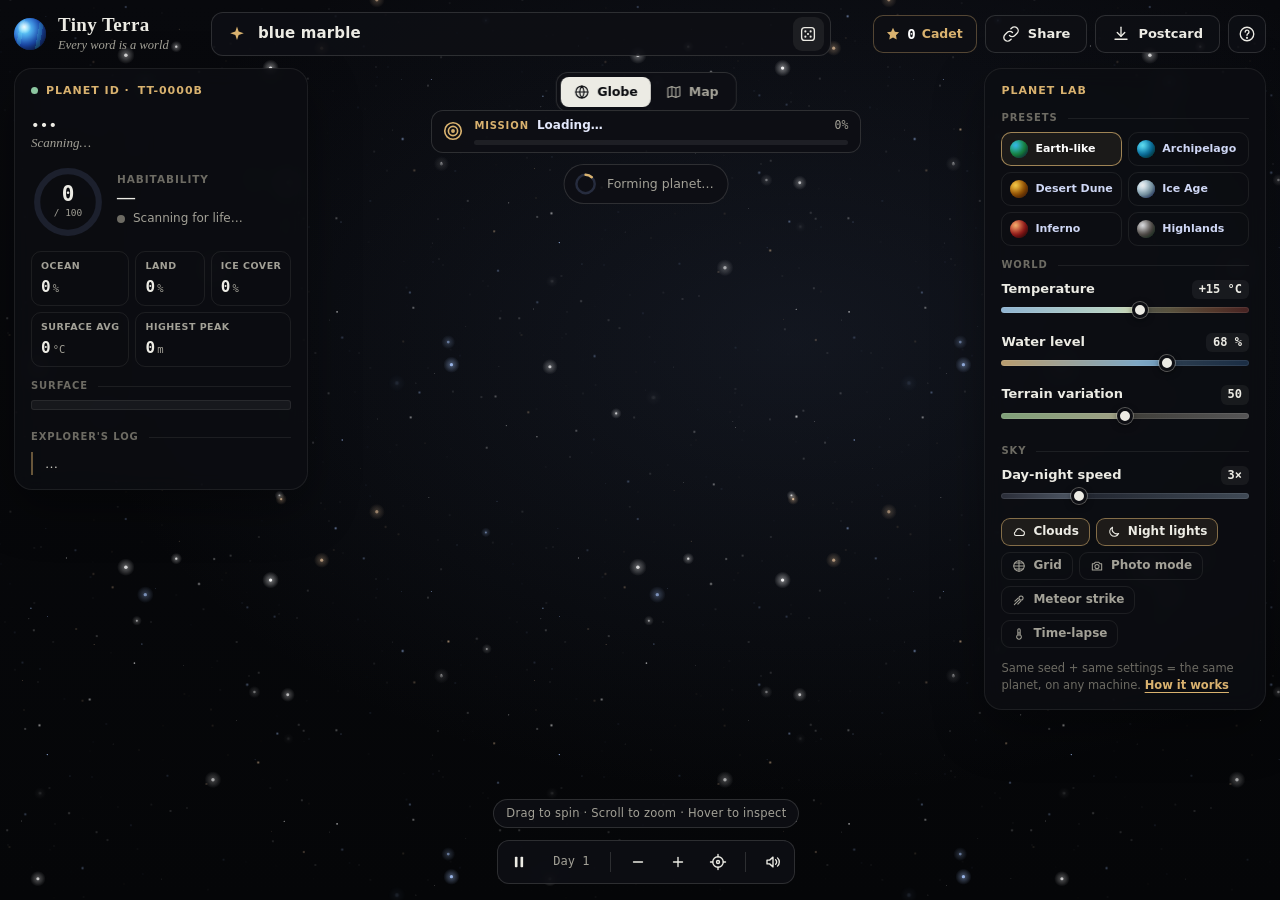
==== commit 65cece17: "Add X shortcut to reset sliders to defaults Temperature, water and terrain glide back to +15 C / 68%" ====
--- a/index.html
+++ b/index.html
@@ -254,6 +254,7 @@
         <div><kbd>H</kbd> Photo mode</div>
         <div><kbd>K</kbd> Meteor strike</div>
         <div><kbd>1</kbd>–<kbd>6</kbd> Presets</div>
+        <div><kbd>X</kbd> Reset sliders</div>
         <div><kbd>S</kbd> Share, <kbd>P</kbd> postcard</div>
       </div>
       <p class="help-foot">Run the self-checks any time: open <a href="tests.html">tests.html</a>.</p>
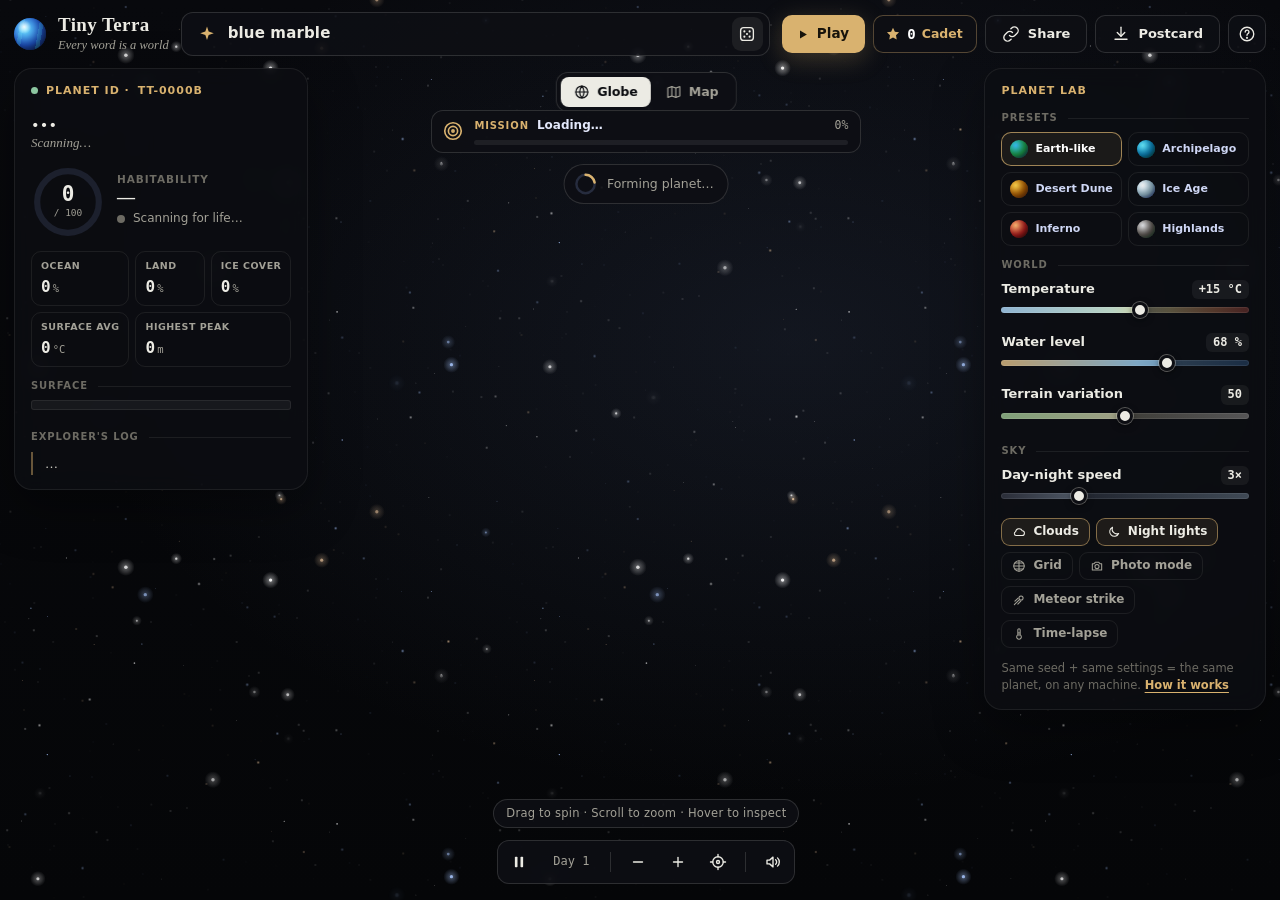
==== commit cfe93702: "Planet Defense: a playable arcade game on top of the planet - Play button (or D): meteors fly in fro" ====
--- a/index.html
+++ b/index.html
@@ -40,6 +40,9 @@
       </form>
 
       <div class="top-actions">
+        <button type="button" class="play-btn" id="btn-game" title="Play Planet Defense: shoot down meteors before they hit (D)">
+          <svg viewBox="0 0 24 24" aria-hidden="true"><path d="M8 5.5v13l11-6.5z"/></svg><span>Play</span>
+        </button>
         <div class="stars" id="stars" title="Stars earned by completing planet missions">
           <svg viewBox="0 0 24 24" aria-hidden="true"><path d="M12 2.8l2.8 5.8 6.3.9-4.6 4.4 1.1 6.3L12 17.2l-5.6 3 1.1-6.3L2.9 9.5l6.3-.9z"/></svg>
           <b id="stars-count">0</b><span class="stars-rank" id="stars-rank">Cadet</span>
@@ -253,12 +256,37 @@
         <div><kbd>A</kbd> Sound on or off</div>
         <div><kbd>H</kbd> Photo mode</div>
         <div><kbd>K</kbd> Meteor strike</div>
+        <div><kbd>D</kbd> Play Planet Defense</div>
         <div><kbd>1</kbd>–<kbd>6</kbd> Presets</div>
         <div><kbd>X</kbd> Reset sliders</div>
         <div><kbd>S</kbd> Share, <kbd>P</kbd> postcard</div>
       </div>
       <p class="help-foot">Run the self-checks any time: open <a href="tests.html">tests.html</a>.</p>
     </div>
+  </div>
+
+  <!-- ============ Planet Defense (arcade mode) ============ -->
+  <div class="game-ui" id="game-ui" aria-live="polite">
+    <div class="game-vignette" id="game-vignette"></div>
+    <div class="game-hud" id="game-hud">
+      <div class="gh-lives" id="gh-lives" aria-label="Shields">
+        <svg class="life" viewBox="0 0 24 24" aria-hidden="true"><path d="M12 2.5l8 3v6.2c0 4.6-3.3 8.4-8 9.8-4.7-1.4-8-5.2-8-9.8V5.5z"/></svg>
+        <svg class="life" viewBox="0 0 24 24" aria-hidden="true"><path d="M12 2.5l8 3v6.2c0 4.6-3.3 8.4-8 9.8-4.7-1.4-8-5.2-8-9.8V5.5z"/></svg>
+        <svg class="life" viewBox="0 0 24 24" aria-hidden="true"><path d="M12 2.5l8 3v6.2c0 4.6-3.3 8.4-8 9.8-4.7-1.4-8-5.2-8-9.8V5.5z"/></svg>
+      </div>
+      <div class="gh-center">
+        <div class="gh-score" id="gh-score">0</div>
+        <div class="gh-meta"><span id="gh-wave">Wave 1</span><span class="gh-combo" id="gh-combo">×1</span></div>
+      </div>
+      <div class="gh-right">
+        <div class="gh-best">Best <b id="gh-best">0</b></div>
+        <button type="button" class="gh-btn" id="gh-pause" aria-label="Pause (Space)" title="Pause (Space)"><svg viewBox="0 0 24 24" aria-hidden="true"><rect x="6.5" y="5" width="3.5" height="14" rx="1"/><rect x="14" y="5" width="3.5" height="14" rx="1"/></svg></button>
+        <button type="button" class="gh-btn" id="gh-quit" aria-label="Quit the game (Esc)" title="Quit (Esc)"><svg viewBox="0 0 24 24" aria-hidden="true"><path d="M6 6l12 12M18 6L6 18"/></svg></button>
+      </div>
+    </div>
+    <div class="game-banner" id="game-banner"><div class="gb-title" id="gb-title"></div><div class="gb-sub" id="gb-sub"></div></div>
+    <div class="game-card" id="game-card" role="dialog" aria-modal="false" aria-labelledby="gc-title"></div>
+    <div class="game-tip" id="game-tip">Click or tap the meteors before they hit · Space or Esc to pause</div>
   </div>
 
   <div class="toast" id="toast" role="status" aria-live="polite"></div>
--- a/css/style.css
+++ b/css/style.css
@@ -792,3 +792,122 @@
 body.doomed .rebuild-btn { display: inline-flex; }
 body.doomed .hint { opacity: 0; }
 body.photo .rebuild-btn { opacity: 0; pointer-events: none; }
+
+/* ==========================================================================
+   Planet Defense (arcade mode)
+   ========================================================================== */
+.play-btn {
+  display: inline-flex; align-items: center; gap: 7px; height: 38px; padding: 0 15px 0 12px;
+  border-radius: 10px; border: 1px solid rgba(217, 178, 111, .9);
+  background: var(--accent); color: #17130b; font-weight: 700; font-size: 13.5px; letter-spacing: .01em;
+  transition: transform .15s var(--ease), filter .2s, box-shadow .2s;
+  box-shadow: 0 6px 24px rgba(217, 178, 111, .25);
+}
+.play-btn svg { width: 15px; height: 15px; fill: currentColor; }
+.play-btn:hover { filter: brightness(1.08); transform: translateY(-1px); }
+.play-btn:active { transform: scale(.96); }
+
+.game-ui { position: fixed; inset: 0; z-index: 30; pointer-events: none; display: none; }
+body.gaming .game-ui { display: block; }
+body.gaming { overflow: hidden; }
+body.gaming .stage { position: fixed !important; inset: 0 !important; height: auto !important; min-height: 0 !important; z-index: 1; }
+body.gaming #view { position: absolute; width: 100%; height: 100%; border-radius: 0; cursor: crosshair; }
+body.gaming .topbar, body.gaming .panel, body.gaming .mission, body.gaming .hud, body.gaming .view-switch,
+body.gaming .hint, body.gaming .forming, body.gaming .rebuild-btn, body.gaming .tooltip, body.gaming .photo-exit {
+  opacity: 0 !important; pointer-events: none !important; transition: opacity .35s;
+}
+
+.game-hud {
+  position: absolute; top: 14px; left: 16px; right: 16px;
+  display: grid; grid-template-columns: 1fr auto 1fr; align-items: start; gap: 12px;
+}
+.gh-lives { display: flex; gap: 6px; padding-top: 6px; }
+.gh-lives .life { width: 28px; height: 28px; fill: rgba(140, 198, 160, .25); stroke: #8cc6a0; stroke-width: 1.6; transition: all .3s; }
+.gh-lives .life.on { fill: rgba(140, 198, 160, .55); }
+.gh-lives .life.lost { fill: none; stroke: rgba(236, 233, 224, .2); transform: scale(.85); }
+.gh-lives.hit .life { animation: life-shake .5s; }
+@keyframes life-shake { 25% { transform: translateX(-4px); } 50% { transform: translateX(4px); } 75% { transform: translateX(-2px); } }
+.gh-center { text-align: center; }
+.gh-score { font-family: var(--mono); font-weight: 700; font-size: 38px; line-height: 1; color: var(--text); text-shadow: 0 2px 20px rgba(0, 0, 0, .6); }
+.gh-meta { margin-top: 6px; display: flex; gap: 10px; justify-content: center; font-size: 12.5px; color: var(--muted); letter-spacing: .06em; text-transform: uppercase; font-weight: 600; }
+.gh-combo { color: var(--accent); }
+.gh-combo.pop { animation: combo-pop .35s var(--ease); }
+@keyframes combo-pop { 40% { transform: scale(1.5); color: #fff; } }
+.gh-right { display: flex; justify-content: flex-end; align-items: center; gap: 8px; }
+.gh-best { font-size: 12.5px; color: var(--muted); margin-right: 6px; }
+.gh-best b { font-family: var(--mono); color: var(--text); }
+.gh-btn {
+  width: 38px; height: 38px; border-radius: 10px; border: 1px solid var(--stroke-strong);
+  background: var(--panel-strong); color: var(--text); pointer-events: auto;
+  display: inline-flex; align-items: center; justify-content: center;
+}
+.gh-btn svg { width: 16px; height: 16px; fill: none; stroke: currentColor; stroke-width: 2; stroke-linecap: round; }
+#gh-pause svg { fill: currentColor; stroke: none; }
+.gh-btn:hover { background: rgba(236, 233, 224, .08); }
+
+.game-banner { position: absolute; left: 50%; top: 26%; transform: translate(-50%, -50%); text-align: center; opacity: 0; white-space: nowrap; }
+.game-banner.show { animation: banner 1.7s var(--ease) forwards; }
+@keyframes banner {
+  0% { opacity: 0; transform: translate(-50%, -50%) scale(.85); }
+  15% { opacity: 1; transform: translate(-50%, -50%) scale(1); }
+  75% { opacity: 1; }
+  100% { opacity: 0; transform: translate(-50%, -60%) scale(1); }
+}
+.gb-title { font-family: var(--serif); font-weight: 600; font-size: 46px; color: var(--text); text-shadow: 0 4px 30px rgba(0, 0, 0, .7); }
+.gb-sub { margin-top: 4px; font-size: 14px; letter-spacing: .12em; text-transform: uppercase; color: var(--accent); font-weight: 700; text-shadow: 0 2px 12px rgba(0, 0, 0, .8); }
+
+.game-card {
+  position: absolute; left: 50%; top: 52%; transform: translate(-50%, -50%);
+  width: min(430px, calc(100% - 32px)); padding: 26px 26px 22px; border-radius: 16px;
+  background: rgba(12, 13, 18, .9); border: 1px solid var(--stroke-strong);
+  box-shadow: 0 30px 90px rgba(0, 0, 0, .6); backdrop-filter: blur(10px); -webkit-backdrop-filter: blur(10px);
+  pointer-events: auto; display: none; animation: pop .35s var(--ease) both;
+}
+.game-card.show { display: block; }
+.game-card.side { left: 24px; top: 50%; transform: translateY(-50%); }
+.game-card .gc-eyebrow { font-size: 11px; letter-spacing: .12em; text-transform: uppercase; color: var(--accent); font-weight: 700; }
+.game-card h2 { margin: 6px 0 8px; font-family: var(--serif); font-weight: 600; font-size: 30px; line-height: 1.1; }
+.game-card p { margin: 0 0 14px; color: #cfccc2; line-height: 1.55; font-size: 14px; }
+.gc-rules { display: grid; gap: 8px; margin: 0 0 18px; padding: 0; list-style: none; font-size: 13px; color: var(--muted); }
+.gc-rules li { display: flex; align-items: center; gap: 10px; }
+.gc-dot { width: 12px; height: 12px; border-radius: 50%; flex: 0 0 auto; }
+.gc-stats { display: grid; grid-template-columns: 1fr 1fr; gap: 8px; margin: 4px 0 18px; }
+.gc-stat { border: 1px solid var(--stroke); border-radius: 10px; padding: 9px 11px; }
+.gc-stat span { display: block; font-size: 10.5px; color: var(--muted); text-transform: uppercase; letter-spacing: .08em; font-weight: 600; }
+.gc-stat b { font-family: var(--mono); font-size: 20px; }
+.gc-new { display: inline-block; margin-left: 8px; padding: 2px 8px; border-radius: 6px; background: var(--accent); color: #17130b; font-size: 11px; font-weight: 800; letter-spacing: .06em; vertical-align: middle; }
+.gc-actions { display: flex; gap: 10px; flex-wrap: wrap; }
+.g-btn {
+  flex: 1 1 auto; height: 44px; padding: 0 18px; border-radius: 10px; font-weight: 700; font-size: 14px;
+  border: 1px solid var(--stroke-strong); background: transparent; color: var(--text);
+}
+.g-btn.primary { background: var(--accent); border-color: var(--accent); color: #17130b; }
+.g-btn:hover { filter: brightness(1.08); }
+.gc-foot { margin-top: 12px; font-size: 12px; color: var(--faint); text-align: center; }
+
+.game-tip {
+  position: absolute; left: 50%; bottom: 18px; transform: translateX(-50%);
+  padding: 7px 14px; border-radius: 999px; background: rgba(12, 13, 18, .6); border: 1px solid var(--stroke);
+  color: var(--muted); font-size: 12px; white-space: nowrap; transition: opacity .6s;
+}
+.game-tip.gone { opacity: 0; }
+
+.game-vignette { position: absolute; inset: 0; opacity: 0; background: radial-gradient(ellipse at center, transparent 50%, rgba(210, 40, 25, .6) 100%); }
+.game-vignette.hit { animation: vignette-hit .7s ease-out; }
+@keyframes vignette-hit { 0% { opacity: 1; } 100% { opacity: 0; } }
+.game-ui.danger .game-vignette { animation: danger 1.1s ease-in-out infinite; }
+@keyframes danger { 0%, 100% { opacity: .15; } 50% { opacity: .5; } }
+
+@media (max-width: 640px) {
+  .play-btn { padding: 0 12px 0 10px; }
+  .gh-score { font-size: 30px; }
+  .gh-best { display: none; }
+  .gh-lives .life { width: 22px; height: 22px; }
+  .gb-title { font-size: 34px; }
+  .game-card { top: auto; bottom: 16px; transform: translateX(-50%); }
+  .game-card.side { left: 50%; top: auto; bottom: 16px; transform: translateX(-50%); }
+  .game-tip { bottom: auto; top: 76px; font-size: 11px; }
+}
+@media (prefers-reduced-motion: reduce) {
+  .game-ui.danger .game-vignette { animation: none; opacity: .25; }
+}
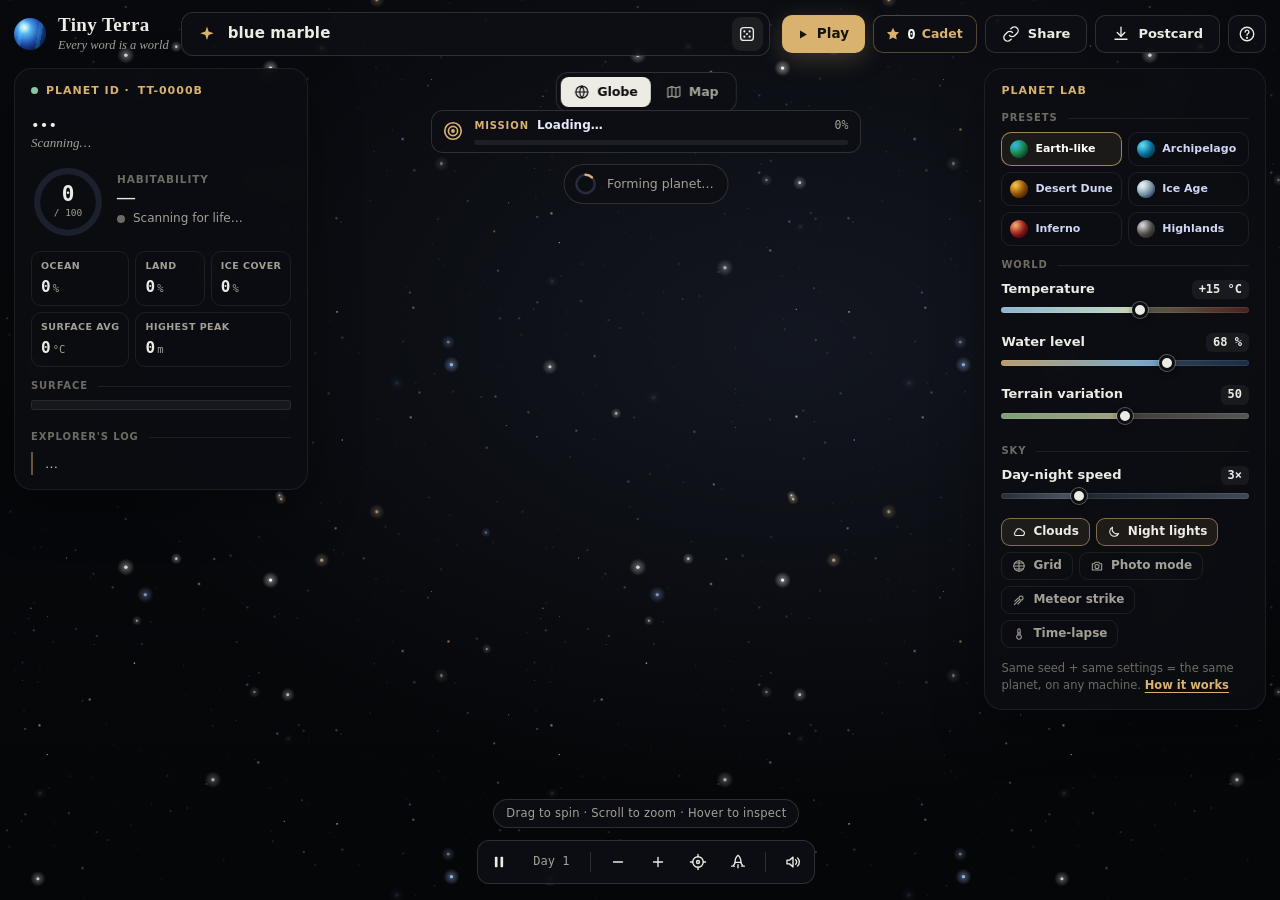
==== commit 2cccb3bd: "Add landing mode and a realistic 3D walk-around of the landing site - Land button or E: pick any spo" ====
--- a/index.html
+++ b/index.html
@@ -165,6 +165,7 @@
         <button type="button" class="hud-btn" id="btn-zoom-out" title="Zoom out (−)" aria-label="Zoom out"><svg viewBox="0 0 24 24" aria-hidden="true"><path d="M6 12h12"/></svg></button>
         <button type="button" class="hud-btn" id="btn-zoom-in" title="Zoom in (+)" aria-label="Zoom in"><svg viewBox="0 0 24 24" aria-hidden="true"><path d="M6 12h12"/><path d="M12 6v12"/></svg></button>
         <button type="button" class="hud-btn" id="btn-reset" title="Reset view (0)" aria-label="Reset view"><svg viewBox="0 0 24 24" aria-hidden="true"><circle cx="12" cy="12" r="7"/><circle cx="12" cy="12" r="2"/><path d="M12 2v3M12 19v3M2 12h3M19 12h3"/></svg></button>
+        <button type="button" class="hud-btn" id="btn-land" title="Land a ship: click any spot on the planet (E)" aria-label="Land a ship" aria-pressed="false"><svg viewBox="0 0 24 24" aria-hidden="true"><path d="M12 3c3 2.5 4 6 4 9.5H8C8 9 9 5.5 12 3z"/><path d="M8.5 12.5l-3 5M15.5 12.5l3 5M3.5 17.5h3.5M17 17.5h3.5"/><path d="M12 15.5v4"/></svg></button>
         <span class="hud-sep" aria-hidden="true"></span>
         <button type="button" class="hud-btn" id="btn-sound" title="Sound on or off (A)" aria-label="Mute sound" aria-pressed="true">
           <svg class="i-sound" viewBox="0 0 24 24" aria-hidden="true"><path d="M4 9.5h3.5L12 5.5v13l-4.5-4H4z"/><path d="M15.5 9a4 4 0 010 6"/><path d="M18 6.5a7.5 7.5 0 010 11"/></svg>
@@ -259,6 +260,7 @@
         <div><kbd>D</kbd> Play Planet Defense</div>
         <div><kbd>1</kbd>–<kbd>6</kbd> Presets</div>
         <div><kbd>X</kbd> Reset sliders</div>
+        <div><kbd>E</kbd> Land a ship and explore</div>
         <div><kbd>S</kbd> Share, <kbd>P</kbd> postcard</div>
       </div>
       <p class="help-foot">Run the self-checks any time: open <a href="tests.html">tests.html</a>.</p>
--- a/css/style.css
+++ b/css/style.css
@@ -911,3 +911,30 @@
 @media (prefers-reduced-motion: reduce) {
   .game-ui.danger .game-vignette { animation: none; opacity: .25; }
 }
+
+/* ============ Landing sandbox ============ */
+.hud-btn.on { background: rgba(110, 231, 255, .22); border-color: rgba(110, 231, 255, .6); }
+canvas.landing-pick { cursor: crosshair; }
+.landing { position: fixed; inset: 0; z-index: 80; display: flex; flex-direction: column; gap: 10px;
+  padding: 14px 16px 16px; background: rgba(3, 4, 12, .94); color: var(--text, #eaf0ff); backdrop-filter: blur(6px); }
+.landing[hidden] { display: none; }
+.landing-top { display: flex; align-items: center; justify-content: space-between; gap: 12px; }
+.landing h2 { margin: 2px 0 0; font-size: 20px; line-height: 1.2; }
+.ld-coord { font-size: 12px; opacity: .7; }
+.landing-stage { flex: 1; min-height: 0; display: flex; align-items: center; justify-content: center; }
+.ld-canvas { border-radius: 14px; touch-action: none; cursor: crosshair; image-rendering: pixelated;
+  box-shadow: 0 0 0 1px rgba(150, 175, 255, .25), 0 20px 60px rgba(0, 0, 0, .55); }
+.landing-bar { display: flex; flex-wrap: wrap; align-items: center; justify-content: center; gap: 10px 16px; }
+.ld-tools { display: flex; flex-wrap: wrap; gap: 6px; justify-content: center; }
+.ld-tools button { font: inherit; font-size: 13px; padding: 7px 12px; border-radius: 999px; cursor: pointer;
+  border: 1px solid rgba(150, 175, 255, .3); background: rgba(20, 26, 56, .7); color: inherit; }
+.ld-tools button:hover { border-color: rgba(110, 231, 255, .6); }
+.ld-tools button.on { background: var(--accent, #6ee7ff); color: #04121a; border-color: transparent; font-weight: 600; }
+.ld-read { font-size: 13px; opacity: .92; min-width: 240px; text-align: center; font-variant-numeric: tabular-nums; }
+.ld-hint { font-size: 12px; opacity: .6; text-align: center; }
+
+.ld-actions { display: flex; gap: 8px; flex-wrap: wrap; justify-content: flex-end; }
+.landing.walking .ld-canvas { cursor: grab; image-rendering: auto; }
+.landing.walking .ld-canvas:active { cursor: grabbing; }
+.ld-actions .pill-btn { white-space: nowrap; }
+.ld-actions .pill-btn { width: auto; min-width: 0; height: auto; padding: 8px 14px; font-size: 13px; }
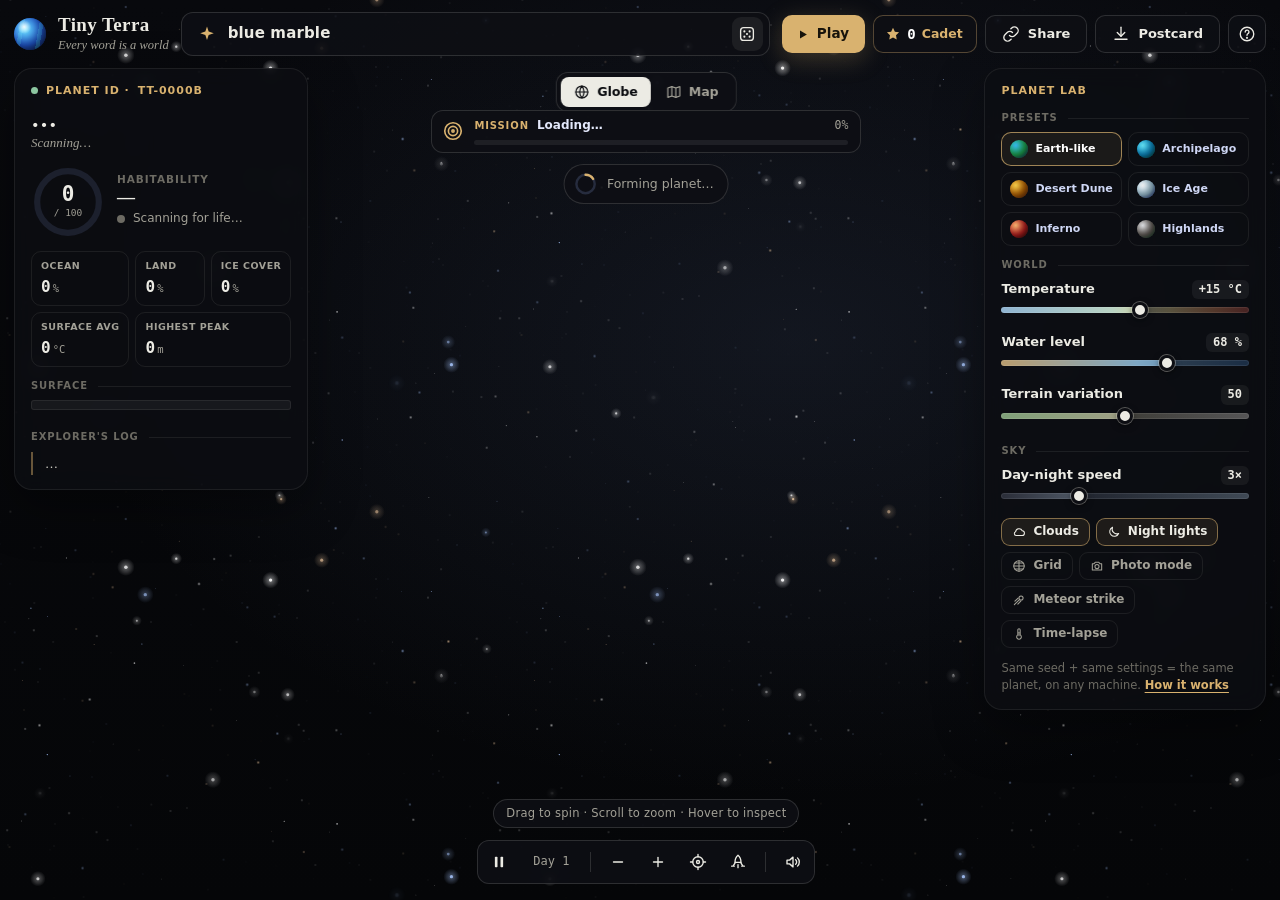
==== commit 1c6de4df: "Planet Defense: gun upgrades between waves - After each wave, pick 1 of 3 skills: Heavy beam, Wide b" ====
--- a/index.html
+++ b/index.html
@@ -275,7 +275,10 @@
         <svg class="life" viewBox="0 0 24 24" aria-hidden="true"><path d="M12 2.5l8 3v6.2c0 4.6-3.3 8.4-8 9.8-4.7-1.4-8-5.2-8-9.8V5.5z"/></svg>
         <svg class="life" viewBox="0 0 24 24" aria-hidden="true"><path d="M12 2.5l8 3v6.2c0 4.6-3.3 8.4-8 9.8-4.7-1.4-8-5.2-8-9.8V5.5z"/></svg>
         <svg class="life" viewBox="0 0 24 24" aria-hidden="true"><path d="M12 2.5l8 3v6.2c0 4.6-3.3 8.4-8 9.8-4.7-1.4-8-5.2-8-9.8V5.5z"/></svg>
-      </div>
+        <svg class="life" viewBox="0 0 24 24" aria-hidden="true"><path d="M12 2.5l8 3v6.2c0 4.6-3.3 8.4-8 9.8-4.7-1.4-8-5.2-8-9.8V5.5z"/></svg>
+        <svg class="life" viewBox="0 0 24 24" aria-hidden="true"><path d="M12 2.5l8 3v6.2c0 4.6-3.3 8.4-8 9.8-4.7-1.4-8-5.2-8-9.8V5.5z"/></svg>
+      </div>
+      <div class="gh-skills" id="gh-skills" aria-label="Gun upgrades"></div>
       <div class="gh-center">
         <div class="gh-score" id="gh-score">0</div>
         <div class="gh-meta"><span id="gh-wave">Wave 1</span><span class="gh-combo" id="gh-combo">×1</span></div>
--- a/css/style.css
+++ b/css/style.css
@@ -938,3 +938,31 @@
 .landing.walking .ld-canvas:active { cursor: grabbing; }
 .ld-actions .pill-btn { white-space: nowrap; }
 .ld-actions .pill-btn { width: auto; min-width: 0; height: auto; padding: 8px 14px; font-size: 13px; }
+
+/* Planet Defense: gun upgrades */
+.game-hud { grid-template-areas: "lives center right" "skills center right"; }
+.gh-lives { grid-area: lives; }
+.gh-center { grid-area: center; }
+.gh-right { grid-area: right; }
+.gh-skills { grid-area: skills; display: flex; flex-wrap: wrap; gap: 5px; max-width: 260px; }
+.gh-lives .life.slot-off { display: none; }
+.skill-chip { font-size: 11px; font-weight: 700; padding: 3px 8px; border-radius: 6px; border: 1px solid var(--stroke-strong); background: rgba(12,13,18,.7); color: var(--text); white-space: nowrap; }
+.skill-chip i { font-style: normal; color: var(--accent); margin-left: 4px; }
+.skill-chip.pop { animation: combo-pop .5s var(--ease); }
+.gc-skills { display: grid; gap: 10px; margin: 6px 0 4px; }
+.g-skill {
+  display: grid; grid-template-columns: 34px 1fr auto; align-items: center; gap: 12px; text-align: left;
+  padding: 12px 14px; border-radius: 12px; border: 1px solid var(--stroke-strong); background: rgba(236,233,224,.03); color: var(--text);
+  transition: border-color .15s, background .15s, transform .15s var(--ease);
+}
+.g-skill:hover, .g-skill:focus-visible { border-color: rgba(217,178,111,.8); background: rgba(217,178,111,.1); transform: translateY(-1px); }
+.g-skill .sk-ico { width: 34px; height: 34px; border-radius: 9px; display: grid; place-items: center; font-weight: 800; font-size: 15px; color: #17130b; }
+.g-skill .sk-name { font-weight: 700; font-size: 14.5px; }
+.g-skill .sk-desc { font-size: 12.5px; color: var(--muted); margin-top: 2px; line-height: 1.4; }
+.g-skill .sk-lvl { font-family: var(--mono); font-size: 12px; color: var(--accent); white-space: nowrap; }
+.g-skill kbd { margin-left: 6px; }
+@media (max-width: 640px) {
+  .game-hud { grid-template-areas: "lives center right" "skills skills skills"; }
+  .gh-skills { max-width: none; }
+  .game-card.upgrade { top: auto; bottom: 12px; }
+}
